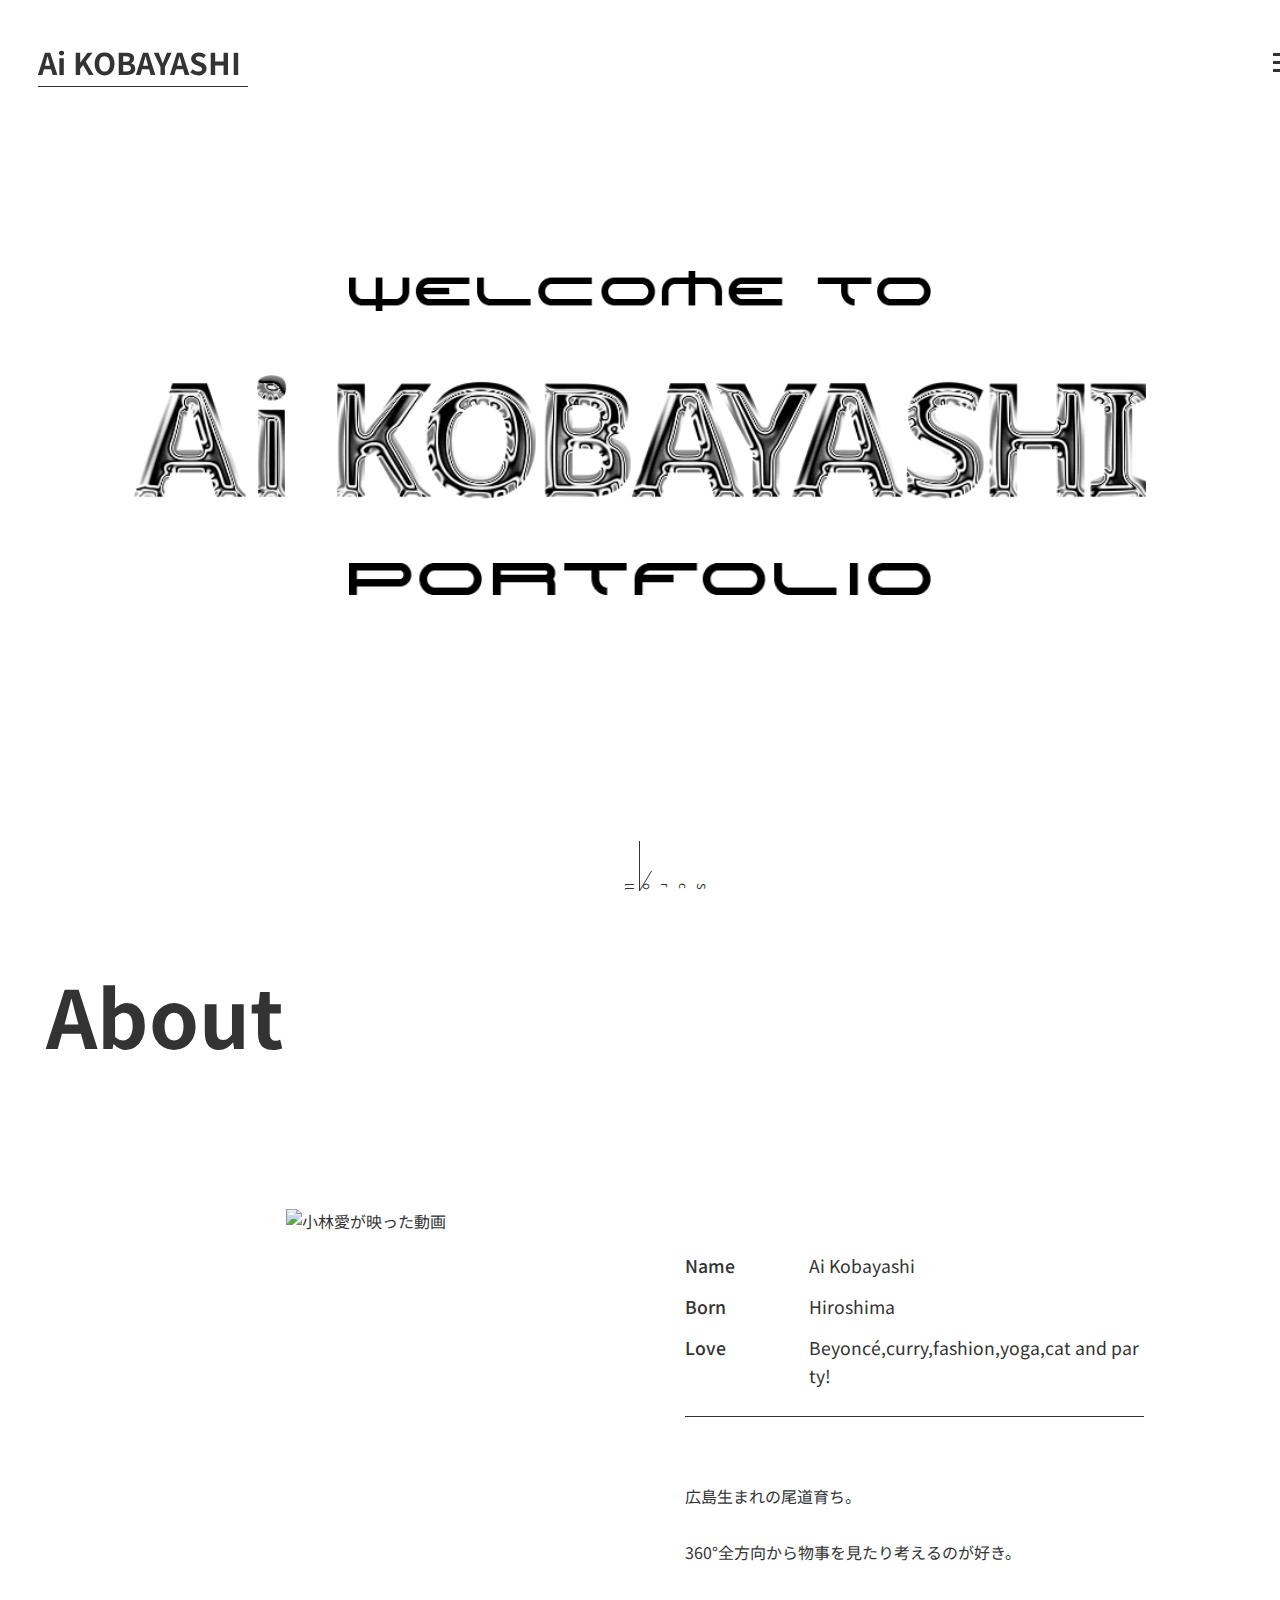
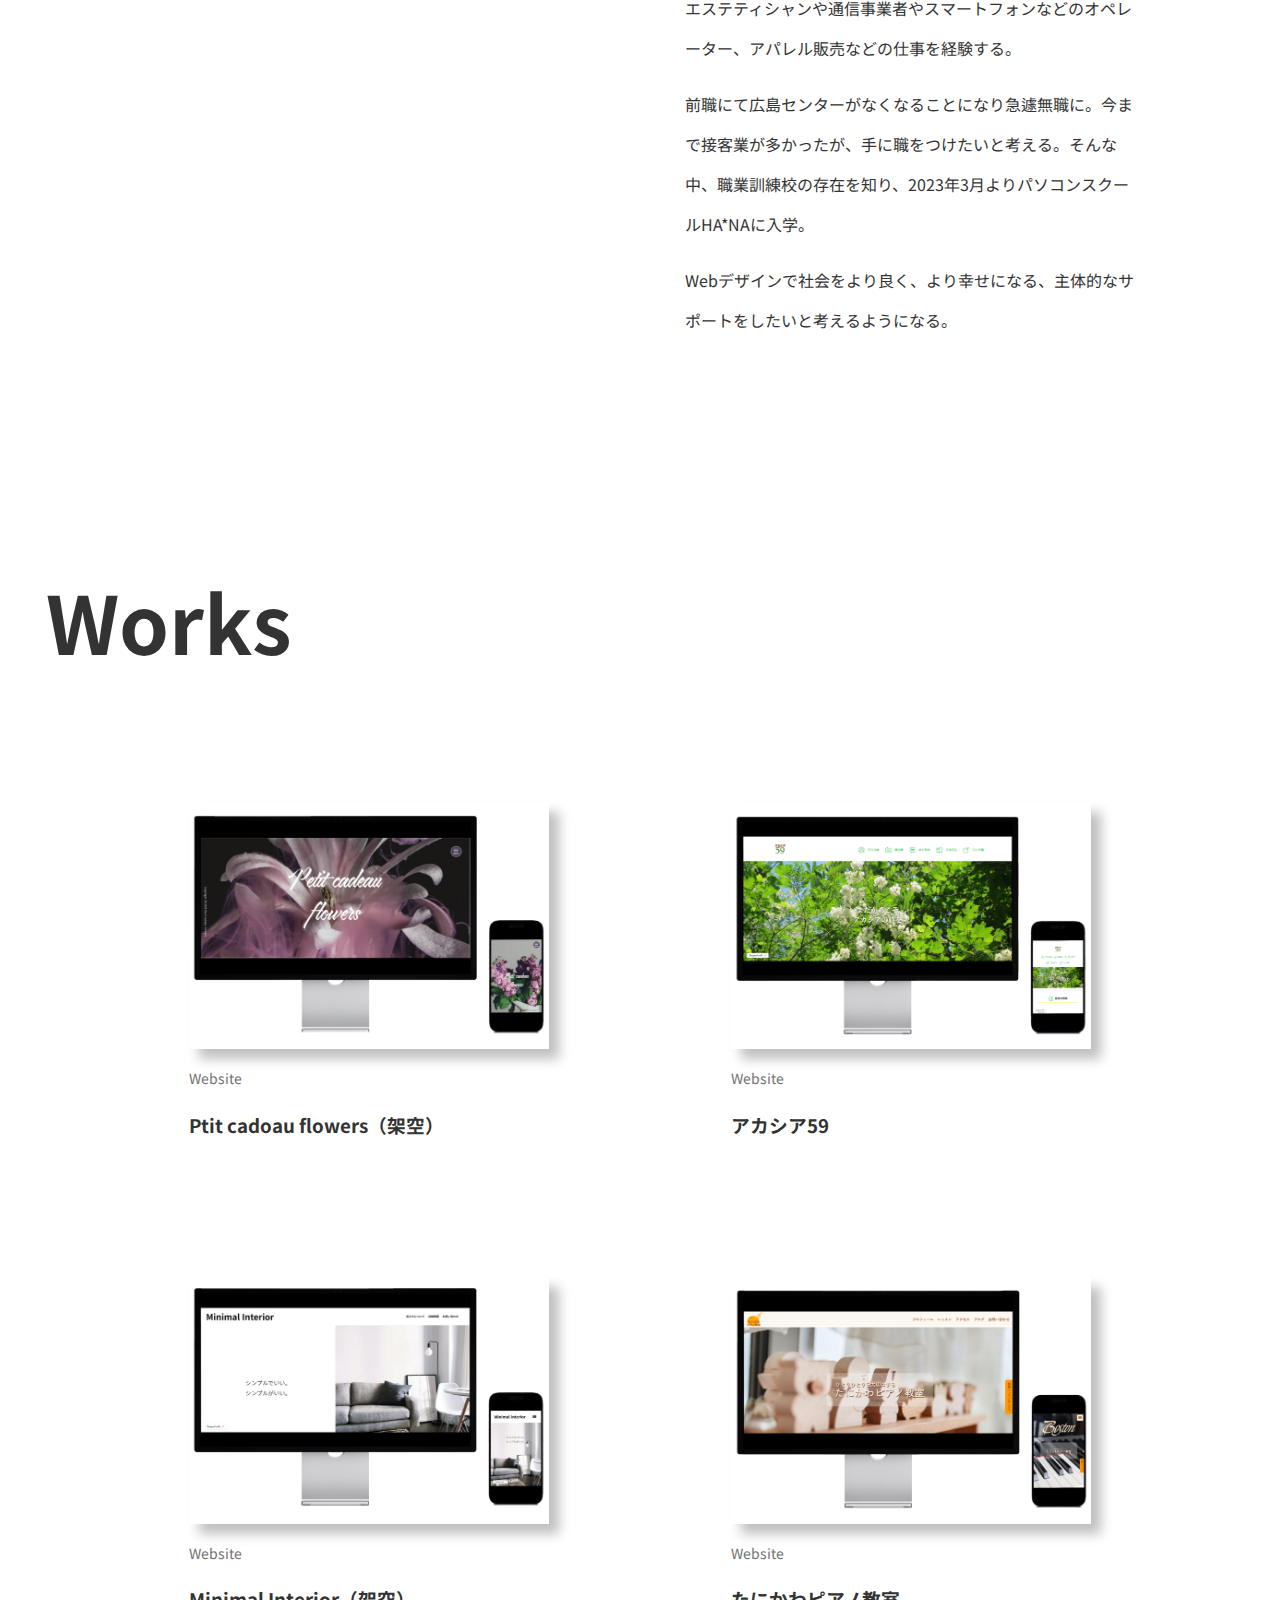
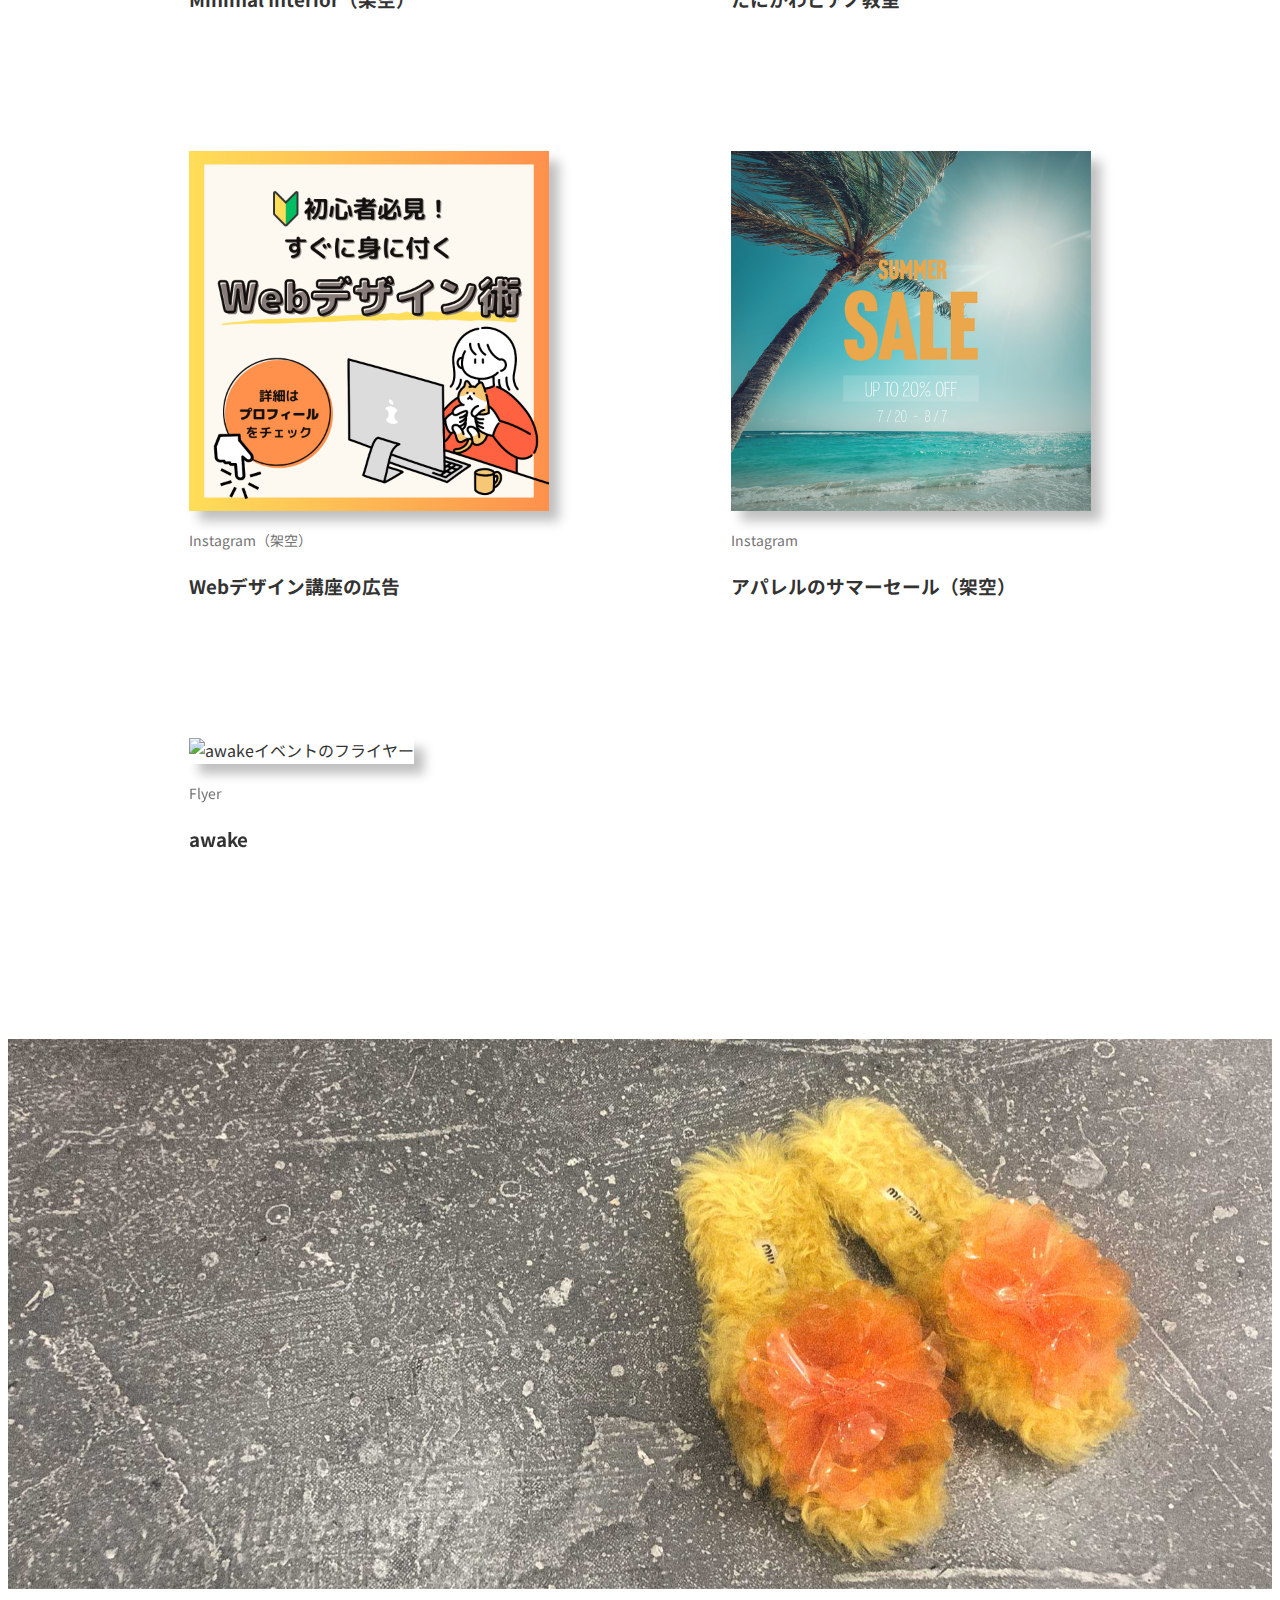
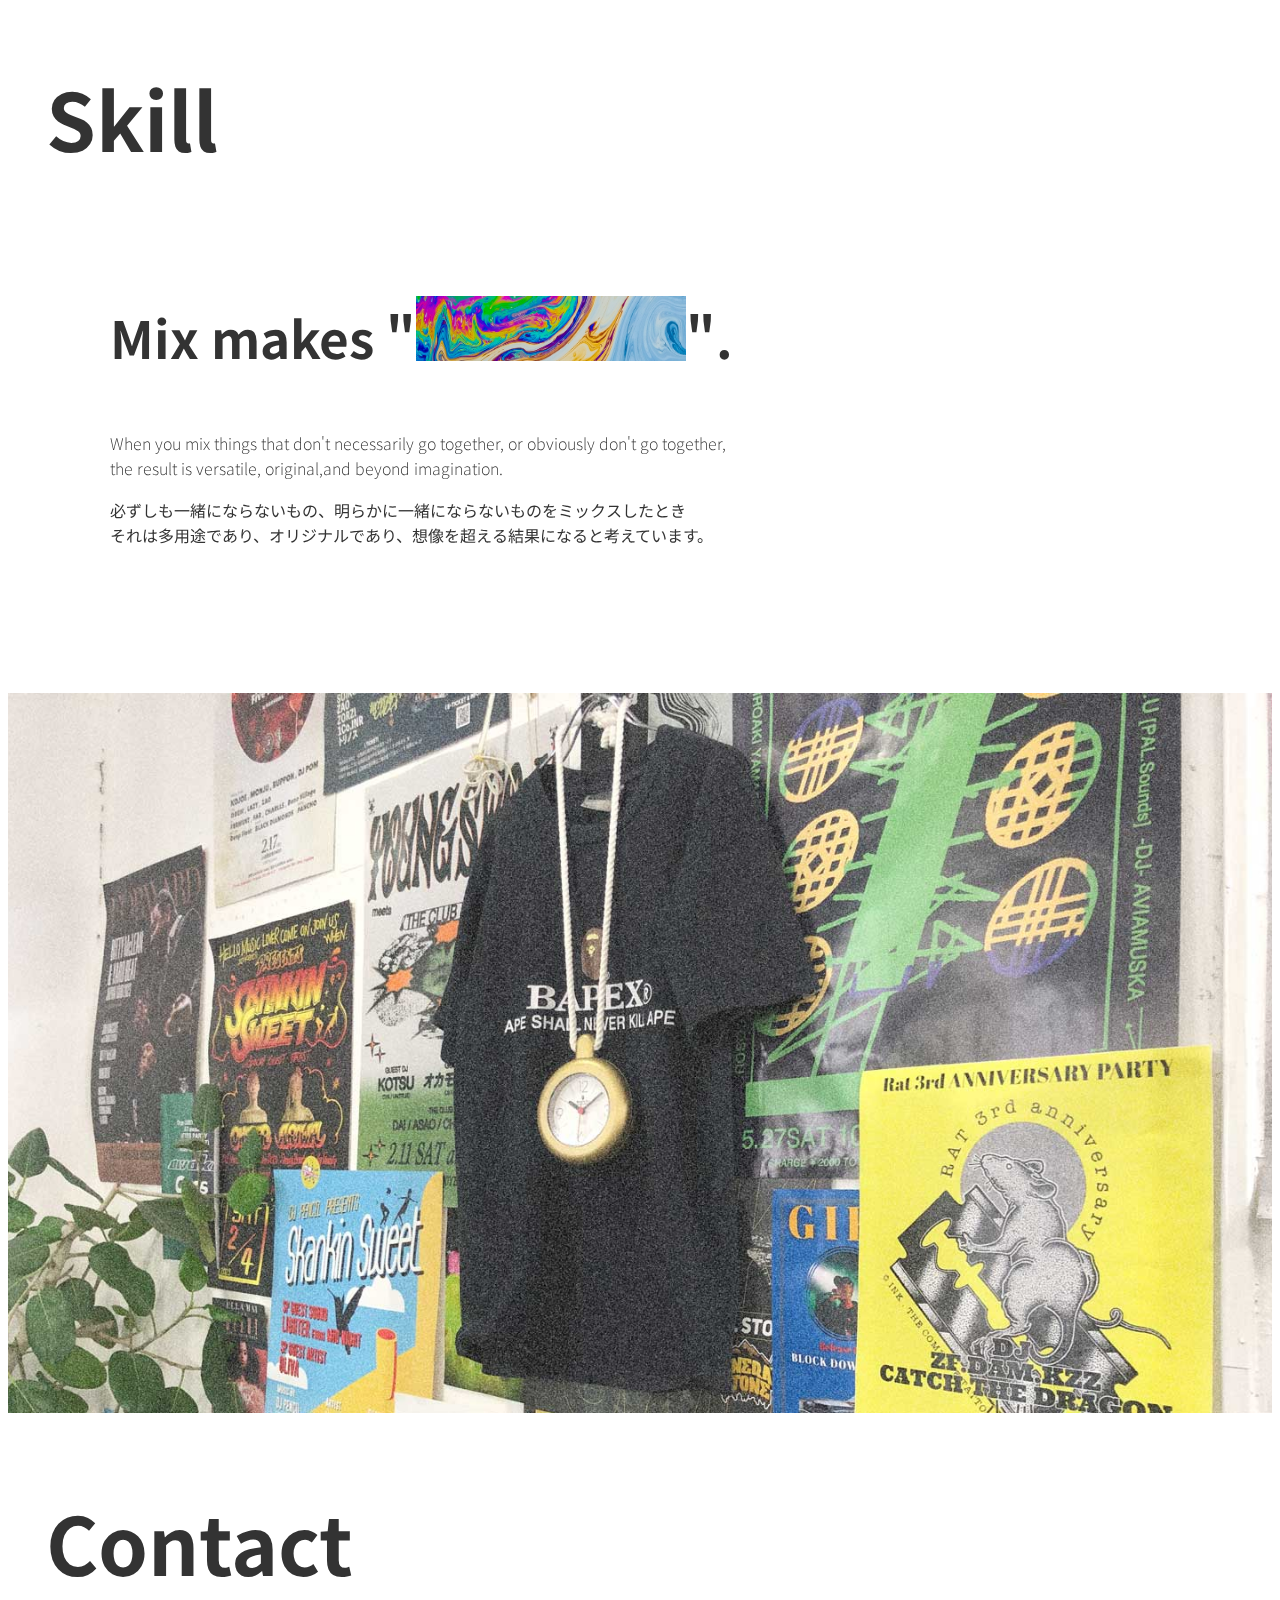
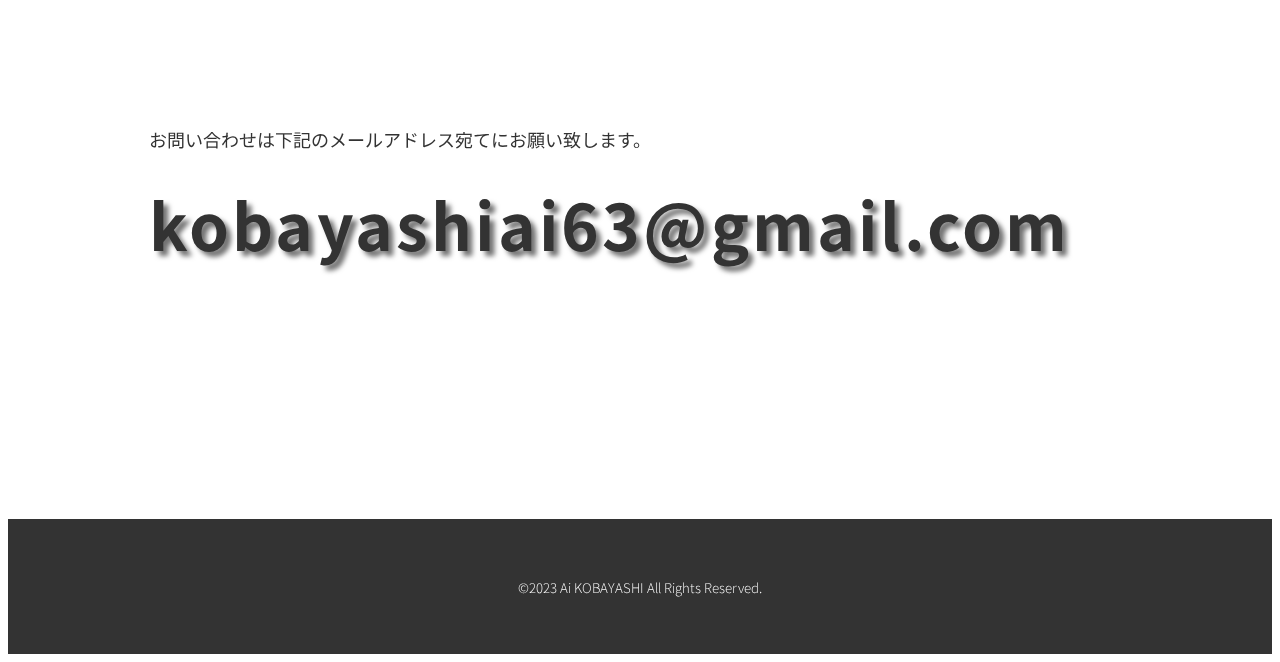
==== index.html @ 2aa55c47 "スクロールボタン設置" ====
<!DOCTYPE html>
<html lang="ja">

<head>
    <meta charset="UTF-8">
    <meta name="viewport" content="width=device-width, initial-scale=1.0">
    <meta name="description" content="">
    <title>小林愛のポートフォリオサイト</title>

    <!-- css -->
    <link rel="stylesheet" href="https://unpkg.com/ress/dist/ress.min.css">
    <link rel="stylesheet" href="css/style.css">

    <!-- favicon -->
    <link rel="icon" type="image/svg" href="iamges/favi.svg">
    <link rel="apple-touch-icon" sizes="180x180" href="/apple-touch-icon.png">
    <link rel="icon" type="image/png" sizes="32x32" href="/favicon-32x32.png">
    <link rel="icon" type="image/png" sizes="16x16" href="/favicon-16x16.png">
    <link rel="manifest" href="/site.webmanifest">
    <link rel="mask-icon" href="/safari-pinned-tab.svg" color="#333333">
    <meta name="msapplication-TileColor" content="#ffffff">
    <meta name="theme-color" content="#ffffff">

    <!-- fonts -->
    <link rel="preconnect" href="https://fonts.googleapis.com">
    <link rel="preconnect" href="https://fonts.gstatic.com" crossorigin>
    <link href="https://fonts.googleapis.com/css2?family=Noto+Sans+JP:wght@100;200;300;400;500;600;700&display=swap" rel="stylesheet">
</head>

<body>
    <header class="top">
        <div class="title">
            <a href="#top" class="title__btn title__link"><span>Ai&nbsp;KOBAYASHI</span><span>Top</span></a>
        </div>
        <nav id="g-nav">
            <div id="g-nav-list">
                <!--ナビの数が増えた場合縦スクロールするためのdiv※不要なら削除-->
                <ul>
                    <li><a href="#top">Top</a></li>
                    <li><a href="#about">About</a></li>
                    <li><a href="#works">Works</a></li>
                    <li><a href="#ontact">Contact</a></li>
                </ul>
            </div>
        </nav>

        <div class="openbtn">
            <span></span>
            <span></span>
            <span></span>
        </div>
        <div id="js_overlay"></div>
    </header>

    <main id="top">
        <div class="mainvisual wrapper">
            <div class="mainvisual__box">
                <div class="mainvisual__item">
                    <img src="iamges/welcome.png" alt="welcome">
                </div>
                <h1 class="mainvisual__name">
                    <img src="iamges/name.png" alt="AI KOBAYASHI">
                </h1>
                <div class="mainvisual__item2">
                    <img src="iamges/portfolio.png" alt="portfolio">
                </div>
            </div>
        </div>

        <div class="scrolldown4"><span>Scroll</span></div>

        <section class="about wrapper">
            <h2 id="about">About</h2>
            <div class="about__flex">
                <div class="about__imgBox">
                    <img src="iamges/prof-movie.gif" alt="小林愛が映った動画" class="about__img">
                </div>
                <div class="about__me">
                    <dl class="atout__dl">
                        <div class="about__item">
                            <dt>Name</dt>
                            <dd>Ai&nbsp;Kobayashi</dd>
                        </div>
                        <div class="about__item">
                            <dt>Born</dt>
                            <dd>Hiroshima</dd>
                        </div>
                        <div class="about__item">
                            <dt>Love</dt>
                            <dd><a href="https://www.beyonce.com/" class="about__link" target="_blank" rel="noopener noreferrer">Beyoncé</a>,curry,fashion,yoga,cat&nbsp;and&nbsp;party&excl;</dd>
                        </div>
                    </dl>
                    <div class="about__text">
                        <p>広島生まれの尾道育ち。</p>
                        <p>360&deg;全方向から物事を見たり考えるのが好き。</p>
                        <p>エステティシャンや通信事業者やスマートフォンなどのオペレーター、アパレル販売などの仕事を経験する。</p>
                        <p></p>
                        <p>前職にて広島センターがなくなることになり急遽無職に。今まで接客業が多かったが、手に職をつけたいと考える。そんな中、職業訓練校の存在を知り、2023年3月よりパソコンスクールHA*NAに入学。</p>
                        <p>Webデザインで社会をより良く、より幸せになる、主体的なサポートをしたいと考えるようになる。</p>
                    </div>
                </div>
            </div>
        </section>

        <!-- パララックス -->
        <!-- <div class="parallax bg1"></div> -->

        <!-- works -->
        <section class="works">
            <h2 id="works" class="wrapper">Works</h2>
            <div class="works__container wrapper">
                <!-- 健康堂 -->
                <a href="works/flowers.html" class="works__box">
                    <figure>
                        <div class="works__imgBox">
                            <img src="iamges/mocup2.png" alt="Ptit cadoau flowers" class="works__img">
                        </div>
                        <figcaption>
                            <span class="works__category">Website</span>
                            <h3 class="works__name">Ptit&nbsp;cadoau&nbsp;flowers（架空）</h3>
                        </figcaption>
                    </figure>
                </a>
                
                <!-- アカシア -->
                <a href="#" class="works__box">
                    <figure>
                        <div class="works__imgBox">
                            <img src="iamges/mocup1.png" alt="アカシア59サイト" class="works__img">
                        </div>
                        <figcaption>
                            <span class="works__category">Website</span>
                            <h3 class="works__name">アカシア59</h3>
                        </figcaption>
                    </figure>
                </a>
                
                <!-- Interiorサイト -->
                <a href="#" class="works__box">
                    <figure>
                        <div class="works__imgBox">
                            <img src="iamges/mocup3.png" alt="Minimal Interior" class="works__img">
                        </div>
                        <figcaption>
                            <span class="works__category">Website</span>
                            <h3 class="works__name">Minimal&nbsp;Interior（架空）</h3>
                        </figcaption>
                    </figure>
                </a>
                <!-- たにかわピアノ教室 -->
                <a href="https://pc-hana.com/45/team-d" class="works__box">
                    <figure>
                        <div class="works__imgBox">
                            <img src="iamges/mocup4.png" alt="たにかわピアノ教室" class="works__img">
                        </div>
                        <figcaption>
                            <span class="works__category">Website</span>
                            <h3 class="works__name">たにかわピアノ教室</h3>
                        </figcaption>
                    </figure>
                </a>

                <!-- Webデザイン講座の広告 -->
                <a href="#" class="works__box">
                    <figure>
                        <div class="works__imgBox">
                            <img src="iamges/banner1.png" alt="Webデザイン講座のバナー" class="works__img">
                        </div>
                        <figcaption>
                            <span class="works__category">Instagram（架空）</span>
                            <h3 class="works__name">Webデザイン講座の広告</h3>
                        </figcaption>
                    </figure>
                </a>

                <!-- サマーセールバナー -->
                <a href="#" class="works__box">
                    <figure>
                        <div class="works__imgBox">
                            <img src="iamges/banner2.png" alt="Webデザイン講座のバナー" class="works__img">
                        </div>
                        <figcaption>
                            <span class="works__category">Instagram</span>
                            <h3 class="works__name">アパレルのサマーセール（架空）</h3>
                        </figcaption>
                    </figure>
                </a>

                <!-- awake -->
                <a href="#" class="works__box">
                    <figure>
                        <div class="works__imgBox">
                            <img src="iamges/flyer1.jpg" alt="awakeイベントのフライヤー" class="works__img">
                        </div>
                        <figcaption>
                            <span class="works__category">Flyer</span>
                            <h3 class="works__name">awake</h3>
                        </figcaption>
                    </figure>
                </a>
            </div>
        </section>

        <!-- パララックス -->
        <div class="parallax bg4"></div>

        <!-- skill -->
        <section class="skill">
            <h2 id="skill" class="wrapper">Skill</h2>
            <div class="skill__box wrapper">
                <p class="skill__copy">Mix&nbsp;makes&nbsp;&quot;<img src="iamges/mix.jpg" alt="" class="skill__mix">&quot;.</p>
                <p>When&nbsp;you&nbsp;mix&nbsp;things&nbsp;that&nbsp;don&apos;t&nbsp;necessarily&nbsp;go&nbsp;together,&nbsp;or&nbsp;obviously&nbsp;don&apos;t&nbsp;go&nbsp;together,<br>the&nbsp;result&nbsp;is&nbsp;versatile,&nbsp;original,and&nbsp;beyond&nbsp;imagination.</p>
                <p>必ずしも一緒にならないもの、明らかに一緒にならないものをミックスしたとき<br>それは多用途であり、オリジナルであり、想像を超える結果になると考えています。</p>
            </div>
        </section>

        <!-- パララックス -->
        <div class="parallax bg3"></div>

        <!-- contact -->
        <section class="contact">
            <h2 id="contact" class="wrapper">Contact</h2>
            <div class="contact__mailBox wrapper">
                <p class="contact__message">お問い合わせは下記のメールアドレス宛てにお願い致します。</p>
                <a href="mailto:kobayashiai63@gmail.com" class="contact__mail" id="shadow">kobayashiai63@gmail.com</a>
            </div>
        </section>

        <!-- パララックス -->
        <!-- <div class="bg4"></div> -->
    </main>

    <footer >
        <p><small>&copy;2023&nbsp;Ai&nbsp;KOBAYASHI&nbsp;All&nbsp;Rights&nbsp;Reserved.</small></p>
    </footer>

    <!--  jQuery -->
    <script src="https://code.jquery.com/jquery-3.4.1.min.js" integrity="sha256-CSXorXvZcTkaix6Yvo6HppcZGetbYMGWSFlBw8HfCJo=" crossorigin="anonymous"></script>
    <!-- 自作JS -->
    <script src="js/script.js"></script>
</body>

</html>
---- css/style.css ----
@charset "utf-8";

/* ===========================================
共通設定
============================================ */
html {
    font-size: 100%;
}

body {
    font-family: 'Noto Sans JP', sans-serif;
    color: #333;
    /* overflow-wrap: break-word; */
    word-break: break-word;
    /* word-break: break-all; */
    font-weight: 400;
    line-height: 1.6;
}

a {
    text-decoration: none;
    color: #333;
}

.wrapper {
    max-width: 1280px;
    margin: 0 auto;
}

img {
    width: 100%;
    vertical-align: bottom;
}

section {
    background-color: #fff;
    padding: 5vw 3vw;
}

h2 {
    font-size: 10vw;
}

@media(min-width:769px) {
    h2 {
        font-size: 80px;
    }
}

/* ===========================================
ナビゲーションのためのCSS 
============================================ */
#g-nav{
    /*position:fixed;にし、z-indexの数値を大きくして前面へ*/
    position:fixed;
    z-index: 999;
    /*ナビのスタート位置と形状*/
	top: -120%;
    right: 0;
	width: 100%;
    height: 100vh;
	background:#fff;
    /*動き*/
	transition: all 0.6s;
}

@media(min-width:769px) {
    #g-nav {
        top: 0;
        right: -120%;
        width: 40%;
    }
}

/*アクティブになったエリア*/
#g-nav.panelactive{
    top: 0;
}

@media(min-width:769px) {
    #g-nav.panelactive{
        right: 0;
    }
}

/*ナビゲーションの縦スクロール*/
#g-nav-list{
    display: none;/*はじめは表示なし*/
    /*ナビの数が増えた場合縦スクロール*/
    position: relative;
    z-index: 999; 
	width: 100%;
    height: 100vh;
    overflow: auto;
    -webkit-overflow-scrolling: touch;
}

#g-nav.panelactive #g-nav-list{
    display: block; /*クラスが付与されたら出現*/
}

/*ナビゲーション*/
#g-nav ul {
    opacity: 0;/*はじめは透過0*/
    /*ナビゲーション天地中央揃え※レイアウトによって調整してください。不必要なら削除*/
    position: absolute;
    z-index: 999;
    top:50%;
    left:50%;
    transform: translate(-50%,-50%);
}

/*背景が出現後にナビゲーションを表示*/
#g-nav.panelactive ul {
    opacity:1;
}

/* 背景が出現後にナビゲーション li を表示※レイアウトによって調整してください。不必要なら削除*/
#g-nav.panelactive ul li{
    animation-name:gnaviAnime;
    animation-duration:1s;
    animation-delay:.2s; /* 0.2秒遅れて */
    animation-fill-mode:forwards;
    opacity:0;
}
@keyframes gnaviAnime{
    0% {
        opacity: 0;
    }
    100% {
        opacity: 1;
    }
}


/*リストのレイアウト設定*/
#g-nav li{
    text-align: center; 
    list-style: none;
}

#g-nav li a{
    color: #333;
    text-decoration: none;
    padding:10px;
    display: block;
    text-transform: uppercase;
    letter-spacing: 0.1em;
    font-weight: 500;
    font-size: 25px;
}

/*========= ボタンのためのCSS ===============*/
.openbtn{
    position: sticky;
    z-index: 9999;/*ボタンを最前面に*/
    cursor: pointer;
    width: 50px;
    height:50px;
    margin-right: 0px;
    margin-left: auto;
}
	
/*×に変化*/	
.openbtn span{
    display: inline-block;
    transition: all .4s;
    position: absolute;
    left: 5px;
    height: 3px;
    background-color: #333;
    width: 80%;
}

.openbtn span:nth-of-type(1) {
    top:15px;
}

.openbtn span:nth-of-type(2) {
    top:23px;
}

.openbtn span:nth-of-type(3) {
    top:31px;
}

.openbtn.active span:nth-of-type(1) {
    top: 18px;
    left: 18px;
    transform: translateY(6px) rotate(-45deg);
    width: 80%;
}

.openbtn.active span:nth-of-type(2) {
    opacity: 0;
}

.openbtn.active span:nth-of-type(3){
    top: 30px;
    left: 18px;
    transform: translateY(-6px) rotate(45deg);
    width: 80%;
}

/* ===========================================
パララックス
============================================ */
.parallax {
    width: 100%; /* 背景画像の横幅 */
    height: 400px; /* //背景画像の高さ */
    position: sticky;/* //背景画像を固定 */
    top: 0;
    left: 0;
    background-size: cover;
    background-repeat: no-repeat;
    background-position: center;
}

.bg1 {
    background-image: url(../iamges/zakka3.png);
    z-index: -1;
    background-position: left;
}

.bg2 {
    background-image: url(../iamges/bg22.jpg);
    z-index: -1;
}

.bg3 {
    background-image: url(../iamges/bg3.jpg);
    z-index: -1;
}

.bg4 {
    background-image: url(../iamges/bg5.jpg);
    width: 100%; /* 背景画像の横幅 */
    height: 380px; /* //背景画像の高さ */
    background-size: cover;
    z-index: -1;
    background-position: right bottom;
}

@media(min-width:769px) {
    .parallax {
        height: 80vh;
    }

    .bg4 {
        height: 550px;
    }
}

/* ===========================================
Header
============================================ */
header {
    position: fixed;
    width: 100%;
    top: 0;
    left: 0;
    padding: 3vw;
    z-index: 2;
}

@media(min-width:769px) {
    .on {
        display: none;
        transition: all .5s;
    }
    
    .on {
        display: block;
        position: fixed;
        top: 0;
        left: 0;
        width: 100%;
        height: 100%;
        background: #000 ;
        opacity: .8;
        z-index: 10;
        cursor: pointer;
    }
}

/*== ボタン共通設定 */
.title {
    font-size: 30px;
    font-weight: 700;
}

.title__btn {
    width: 100%;
}

/*ボタン内側の設定*/
.title__btn span {
    display: block;
    position: absolute;
    width: 210px;
    height: auto;
    border-bottom: 1px solid #333;
    /* 重なりを3Dで表示 */
    transform-style: preserve-3d;
    /* アニメーションの設定 数字が少なくなるほど早く回転 */
    transition: 0.5s;
}

/*================== くるっと回転（奥に） ================*/

/* 回転前 */
.title__link span:nth-child(1) {
    color: #333;
    transform: rotateX(0deg);/*はじめは回転なし*/
    transform-origin: 0 50%  -25px;/* 回転する起点 */
}

/*hoverをした後の形状*/
.title__link:hover span:nth-child(1) {
    transform: rotateX(90deg);/* X軸に90度回転 */
}

/* 回転後 */
.title__link span:nth-child(2) {
    transform: rotateX(-90deg);/*はじめはX軸に-90度回転*/
    transform-origin: 0 50%  -25px;/* 回転する起点 */
}

/*hoverをした後の形状*/
.title__link:hover span:nth-child(2) {
    transform: rotateX(0deg);/* X軸に0度回転 */
}

.title__link:hover {
    opacity: 100;
}

/* ===========================================
Main
============================================ */
main {
    padding: 3vw 0;
}

/* ===========================================
mainvisual
============================================ */
.mainvisual {
    margin-block: 30vh;
    position: relative;
}

.mainvisual__box {
    padding: 7vw 0;
    display: grid;
    gap: 8vw;
}

.mainvisual__name {
    width: 100%;
    text-align: center;
    margin: auto;
    padding: 0 3vw;
}

.mainvisual__item {
    width: 60%;
    margin: auto;
    font-weight: 700;
    padding: 0 3vw;
}

.mainvisual__item2 {
    width: 60%;
    padding: 0 3vw;
    text-align: center;
    font-weight: 700;
    margin: auto;
}

@media(min-width:769px) {
    .mainvisual {
        margin-block: 15vh;
    }

    .mainvisual__box {
        gap: 5vw;
    }
    
    .mainvisual__name {
        width: 80%;
    }

    .mainvisual__item,
    .mainvisual__item2 {
        width: 46%;
    }
}

/* ===========================================
スクロール
============================================ */
/*スクロールダウン全体の場所*/
.scrolldown4{
    /*描画位置※位置は適宜調整してください*/
	position:absolute;
	bottom: 1%;
	right:50%;
    /*矢印の動き1秒かけて永遠にループ*/
	animation: arrowmove 1s ease-in-out infinite;
}

/*下からの距離が変化して全体が下→上→下に動く*/
@keyframes arrowmove{
      0%{bottom:1%;}
      50%{bottom:3%;}
     100%{bottom:1%;}
 }

/*Scrollテキストの描写*/
.scrolldown4 span{
    /*描画位置*/

	position: absolute;
	left: -20px;
	bottom: 0px;
    /*テキストの形状*/
	color: #333;
	font-size: 0.7rem;
	letter-spacing: 0.05em;
	/*縦書き設定*/
    -ms-writing-mode: tb-rl;
    writing-mode: vertical-rl;
    text-orientation: sideways;
}

/* 矢印の描写 */
.scrolldown4:before {
    content: "";
    /*描画位置*/
    position: absolute;
    bottom: 0;
    right: -6px;
    /*矢印の形状*/
    width: 1px;
    height: 20px;
    background: #333;
    transform: skewX(-31deg);
}

.scrolldown4:after{
	content:"";
    /*描画位置*/
	position: absolute;
	bottom:0;
	right:0;
    /*矢印の形状*/
	width:1px;
	height: 50px;
	background:#333;
}


/* ===========================================
About
============================================ */
.about__imgBox {
    text-align: center;
}

.about__img {
    max-width: 400px;
}

.about__me {
    padding: 5vw;
}

.atout__dl {
    border-bottom: 1px solid #333;
    font-size: 1.1rem;
    padding-bottom: 5vw;
}

.about__item {
    display: flex;
    align-items: flex-start;
    justify-content: space-between;
    margin-bottom: 1vw;
}

.atout__dl div dt {
    font-weight: 500;
    width: 20%;
}

.atout__dl div dd {
    width: 80%;
}

.about__text {
    padding-top: 5vw;
    line-height: 2.2;
    font-size: 1rem;
}

.about__flex {
    padding: 5vw 0;
}

@media(min-width:769px) {
    .about__flex {
        display: grid;
        grid-template-columns: repeat(2, minmax(100px,1fr));
        gap: 3vw;
        padding: 5vw;
    }
    .about__imgBox {
        padding: 0;
    }

    .atout__dl {
        padding-bottom: 1vw;
    }

    .about__me {
        max-height: 704px;
        margin: auto 0;
        padding: 2vw;
    }

    .about__text {
        padding-top: 2vw;
        line-height: 2.5;
    }
}


/* ===========================================
Works
============================================ */
.works__container {
    display: grid;
    grid-template-columns: repeat(auto-fit, minmax(260px, 1fr));
    gap: 8vw;
    padding: 8vw;
}

.works__imgBox {
    margin-bottom: 1rem;
}

.works__img {
    height: auto;
    box-shadow: 10px 10px 11px rgba(0, 0, 0, 0.25);
    transition: .3s ease; /* ゆっくり変化させる */
}

.works__img:hover {
    transform: scale(.98,.98);
    /* 縮小 */
    box-shadow: 0 0 0 rgba(0, 0, 0, 0.25);
}

.works__category {
    color: #727272;
    font-size: .875rem;
}

@media(min-width:769px) {
    .works__container {
        grid-template-columns: repeat(2, minmax(260px, 1fr));
    }
}

/* ===========================================
Skill
============================================ */
.skill {
    background-color: #fff;
}

.skill__copy {
    font-size: 3rem;
    font-weight: bold;
}

.skill__mix {
    width: 270px;
    height: 65px;
    vertical-align: center;
    padding-bottom: 18px;
}

.skill__box {
    padding: 5vw;
}

.skill__box p:nth-child(2) {
    margin-bottom: 1rem;
    font-weight: 200;
    font-style: normal;

}

@media(min-width:769px) {

    .skill__copy {
        font-size: 3.2rem;
    }
}

/* ===========================================
Contact
============================================ */
.contact__mailBox {
    display: block;
    padding: 8vw;
}

.contact__message {
    font-size: .775rem;
}

.contact__mail {
    font-size: 1.375rem;
    font-weight: 700;
    letter-spacing: 0.05em;
    text-shadow: 5px 5px 5px #727272;
    transition: 0.3s;
    display: inline-block;
}

@media(min-width:769px) {
    .contact {
        height: 60vh;
    }

    .contact__mail {
        color: #333;
        font-size: min(5vw, 4.3rem);

    }

    .contact__mail:hover {
        opacity: 1;
        color: #333;
        text-shadow: 0 0 0 #727272;
        transform: translateY(5px);
        transform: translatex(5px);
    }

    .contact__message {
        font-size: 1.125rem;
    }
}



/* ===========================================
Footer
============================================ */
footer {
    background-color: #333;
    color: #fff;
    padding: 3vw;
    text-align: center;
    font-weight: 200;
}
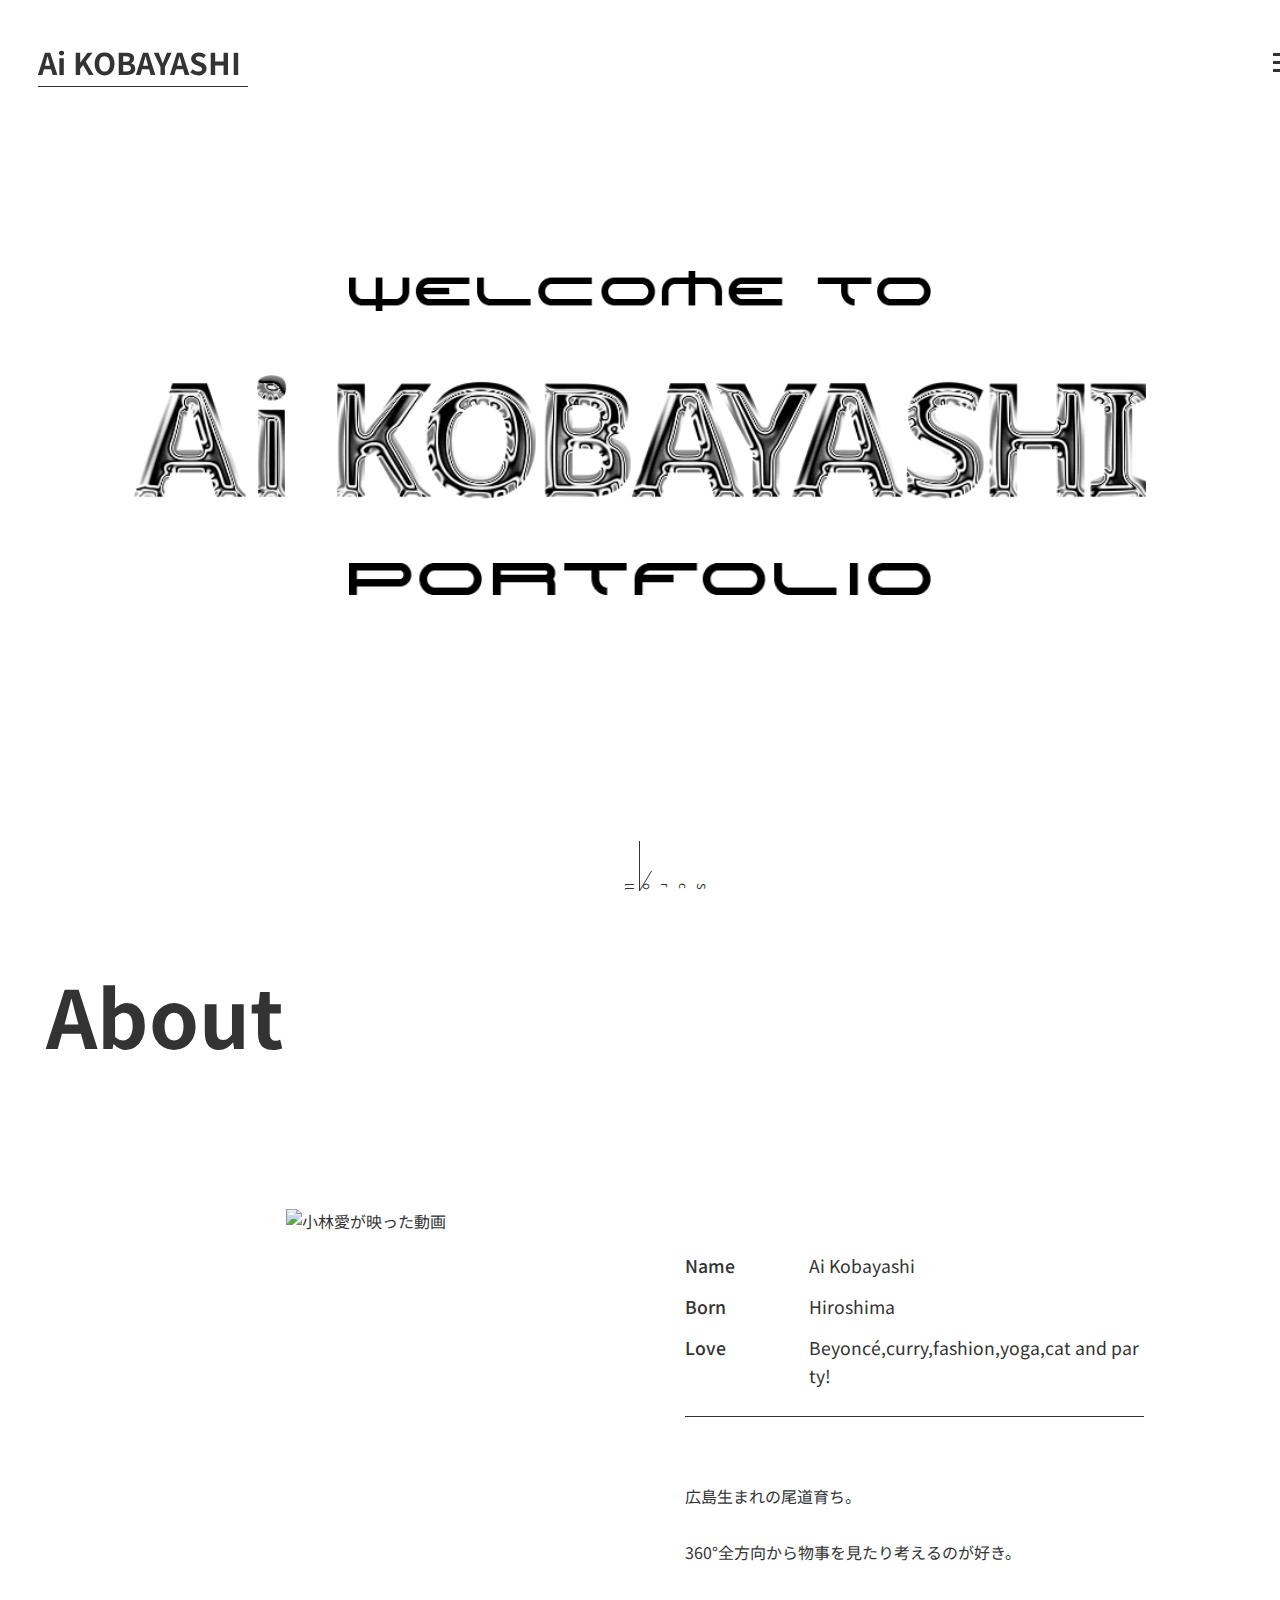
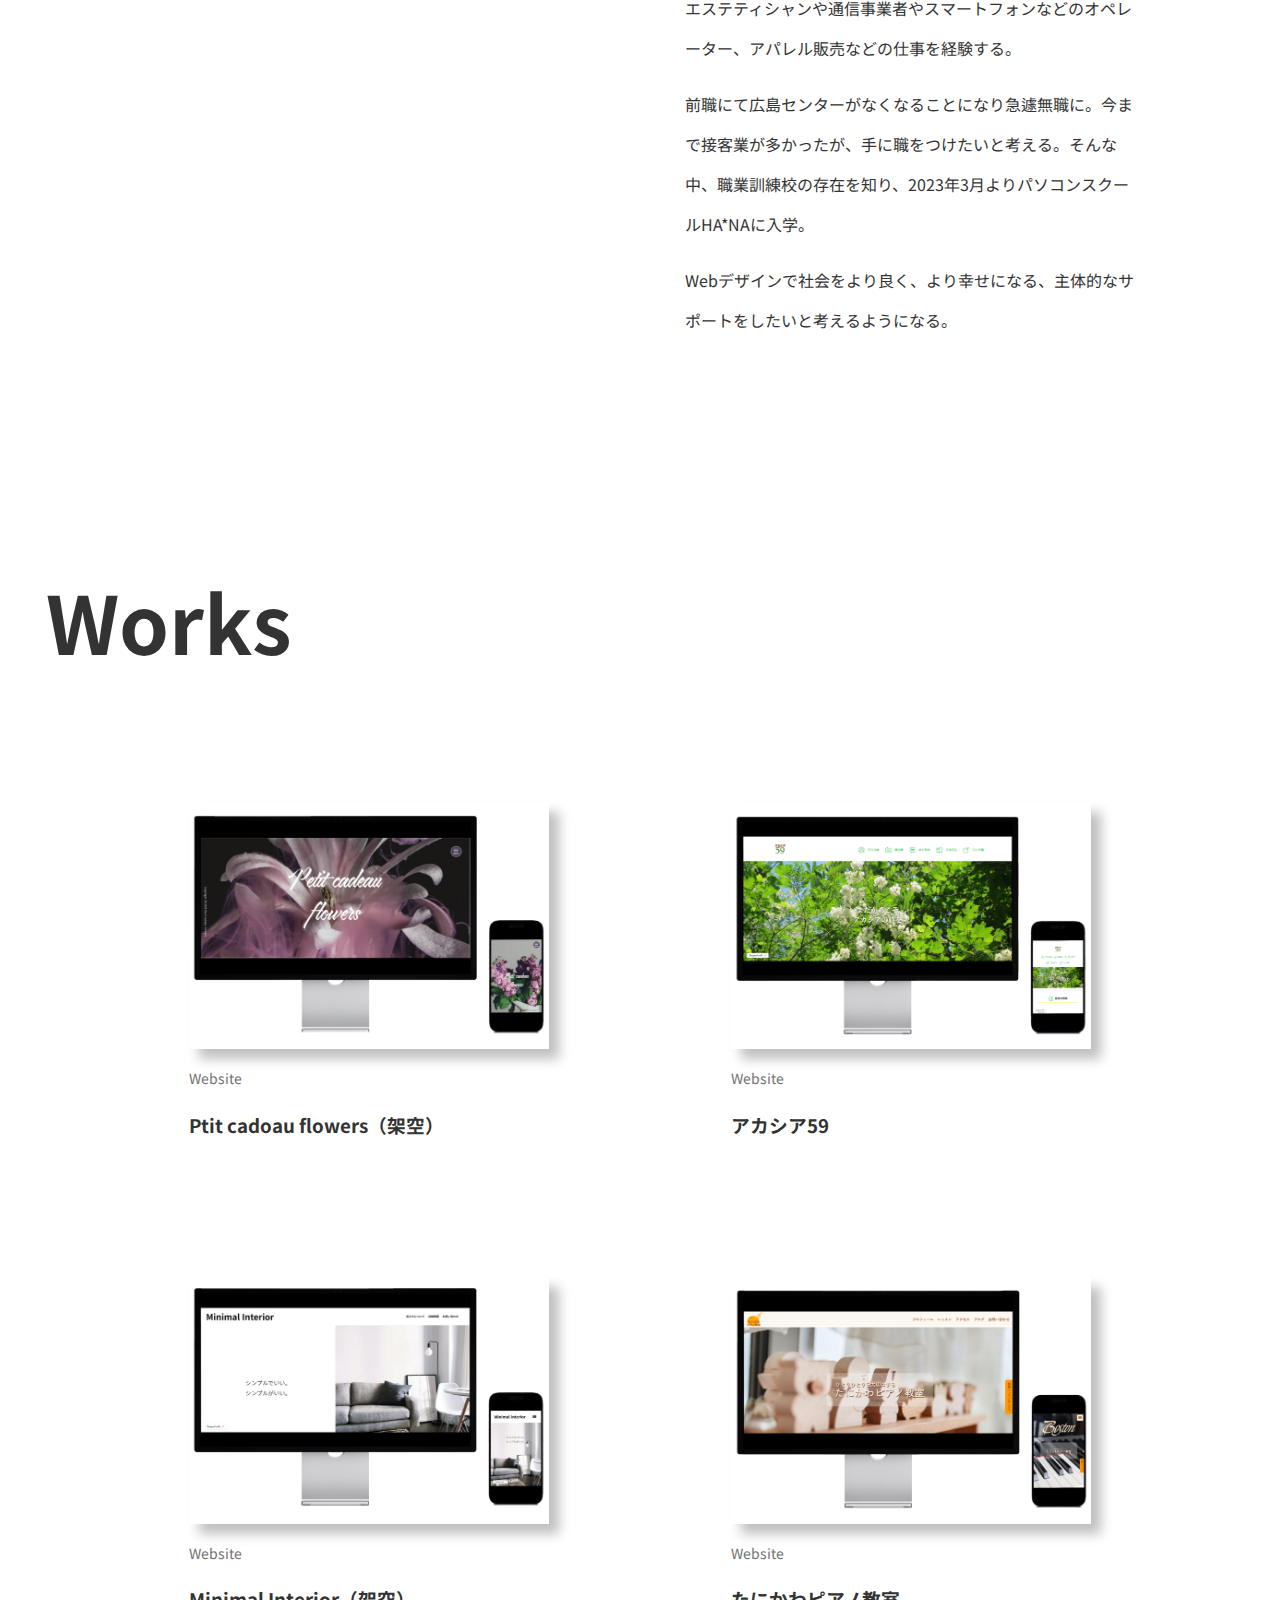
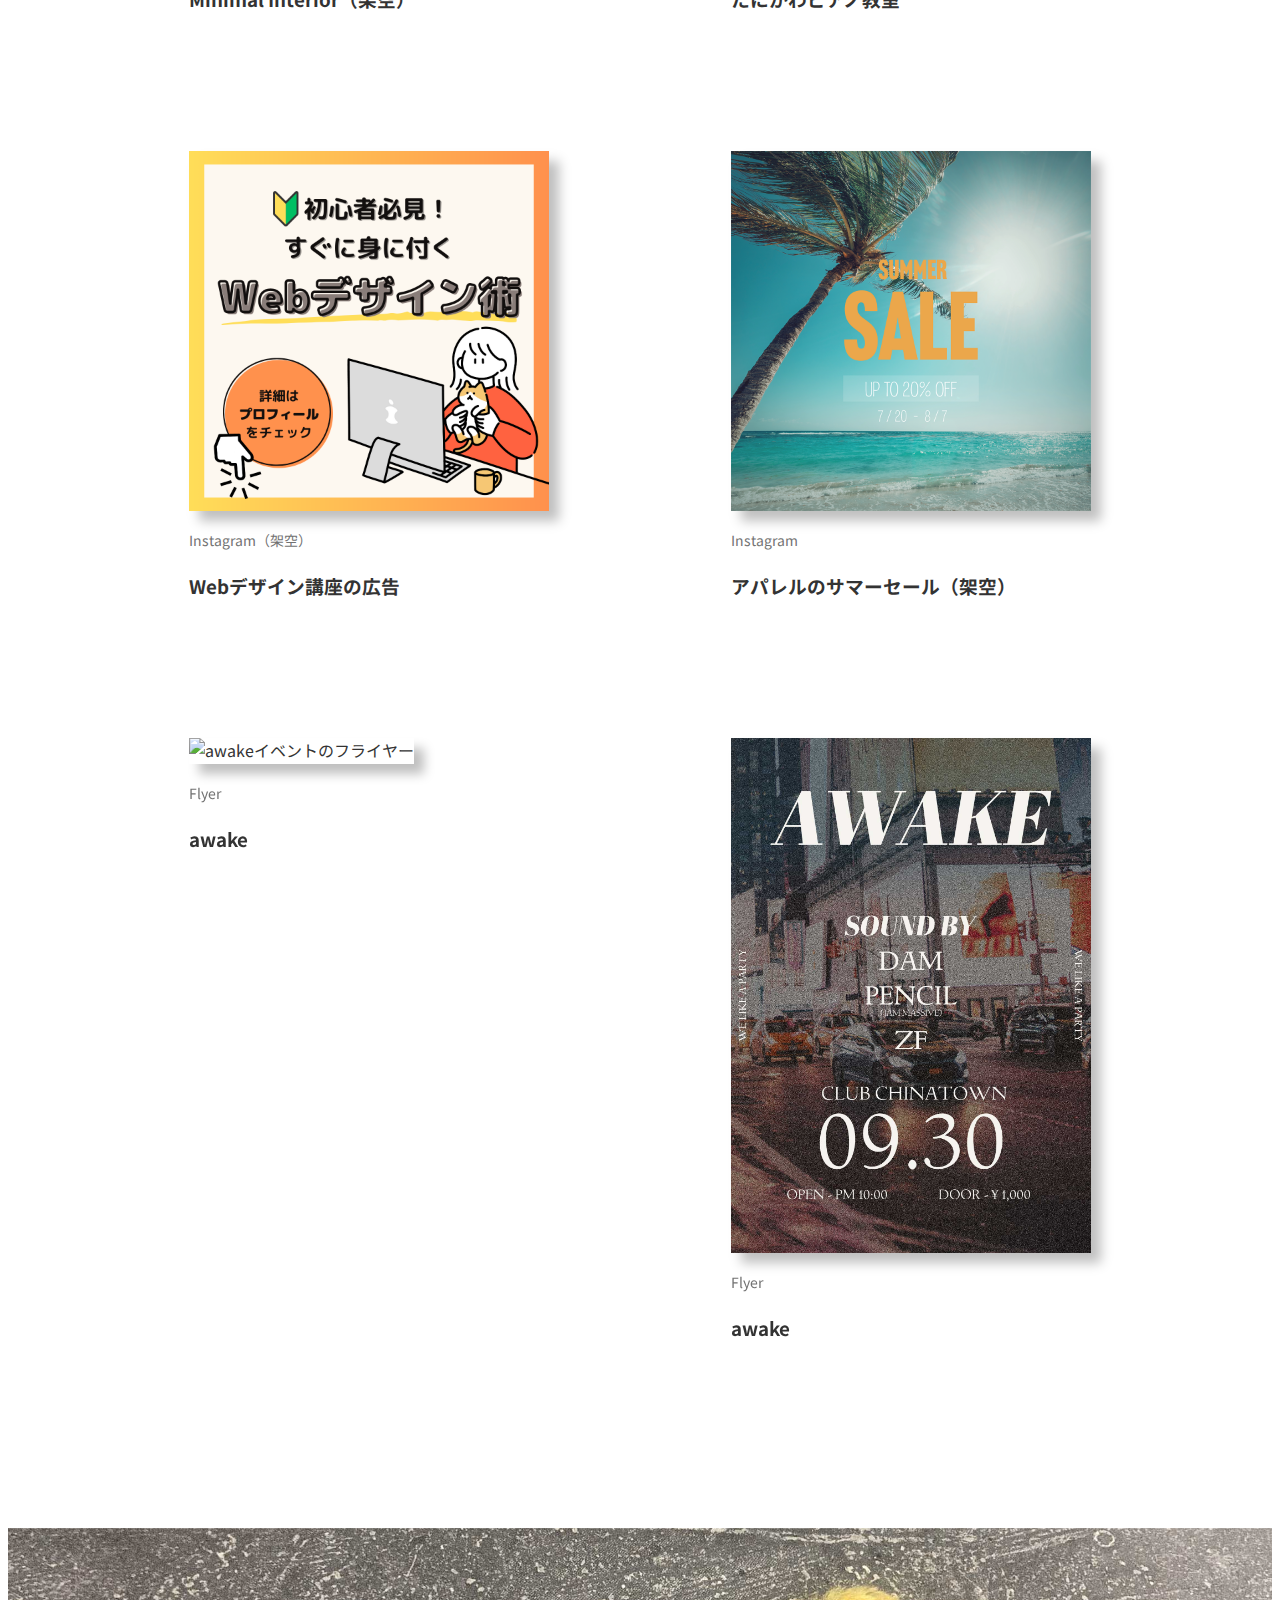
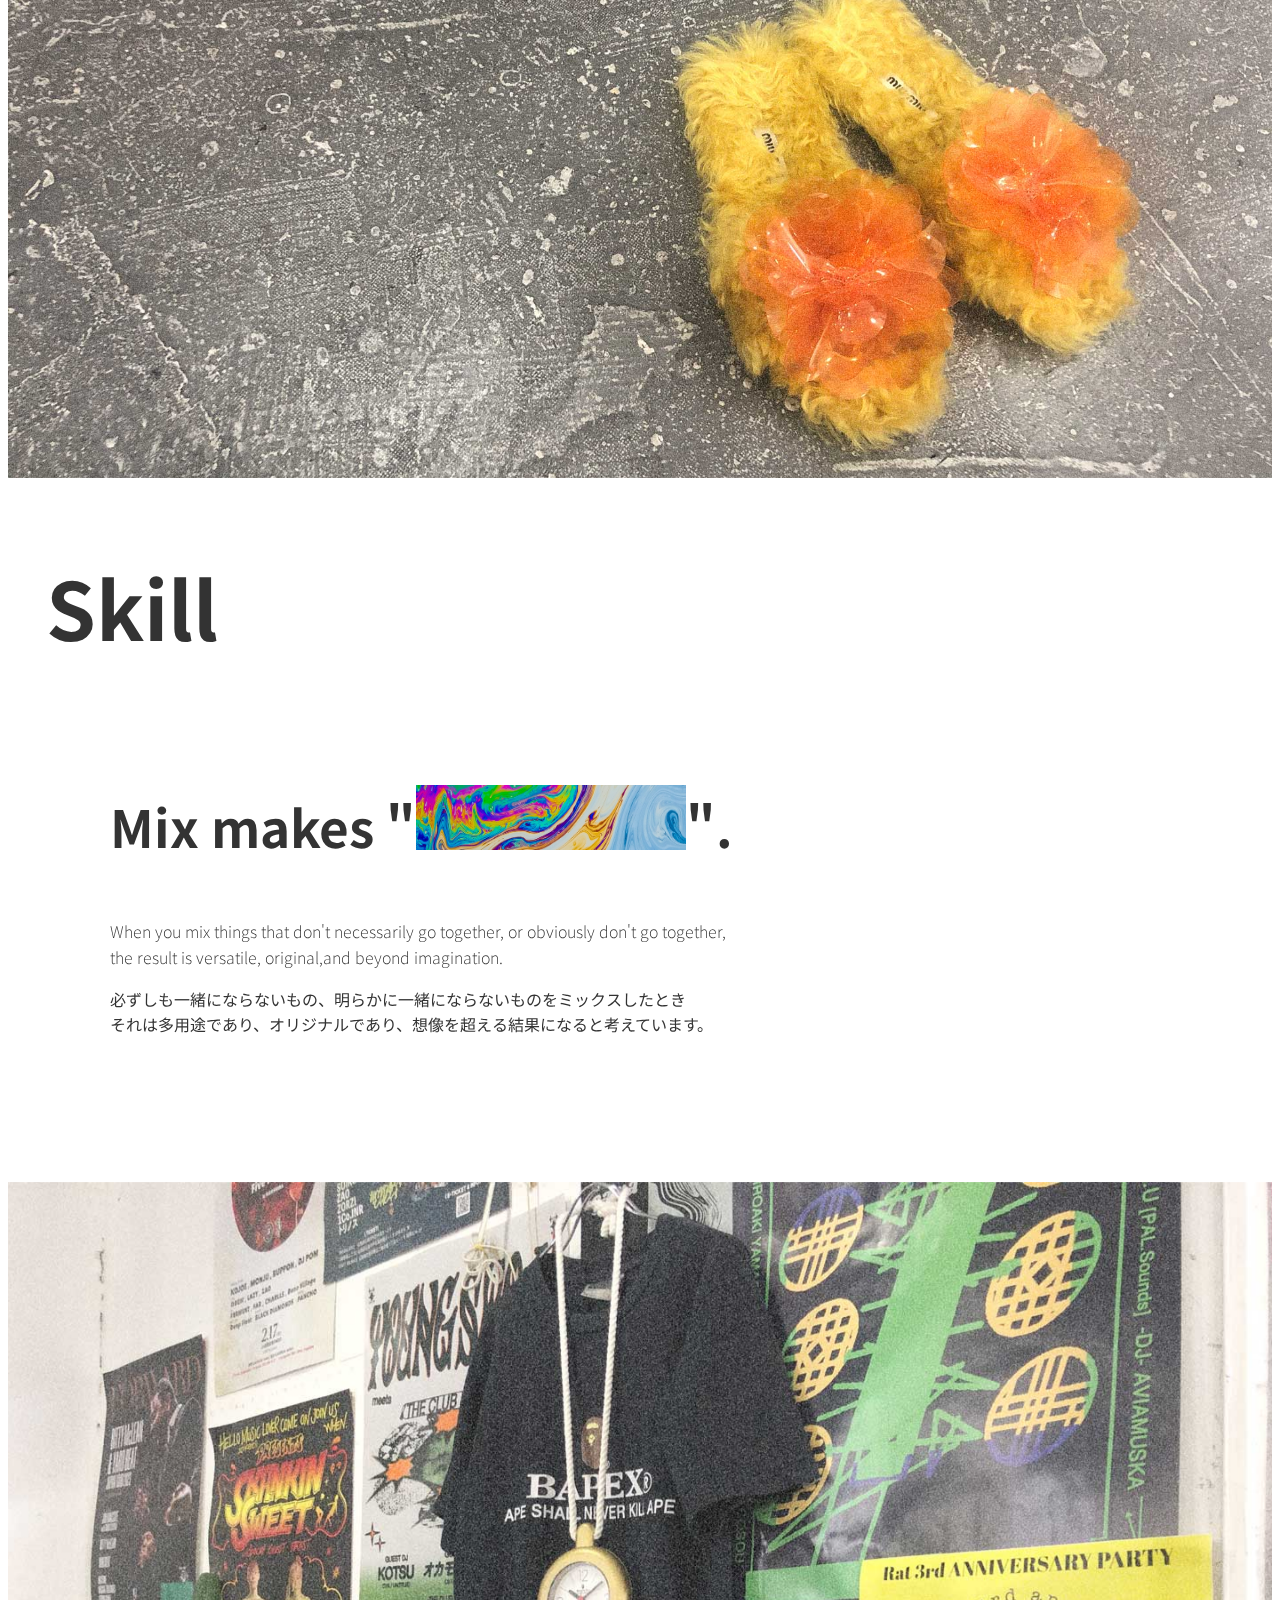
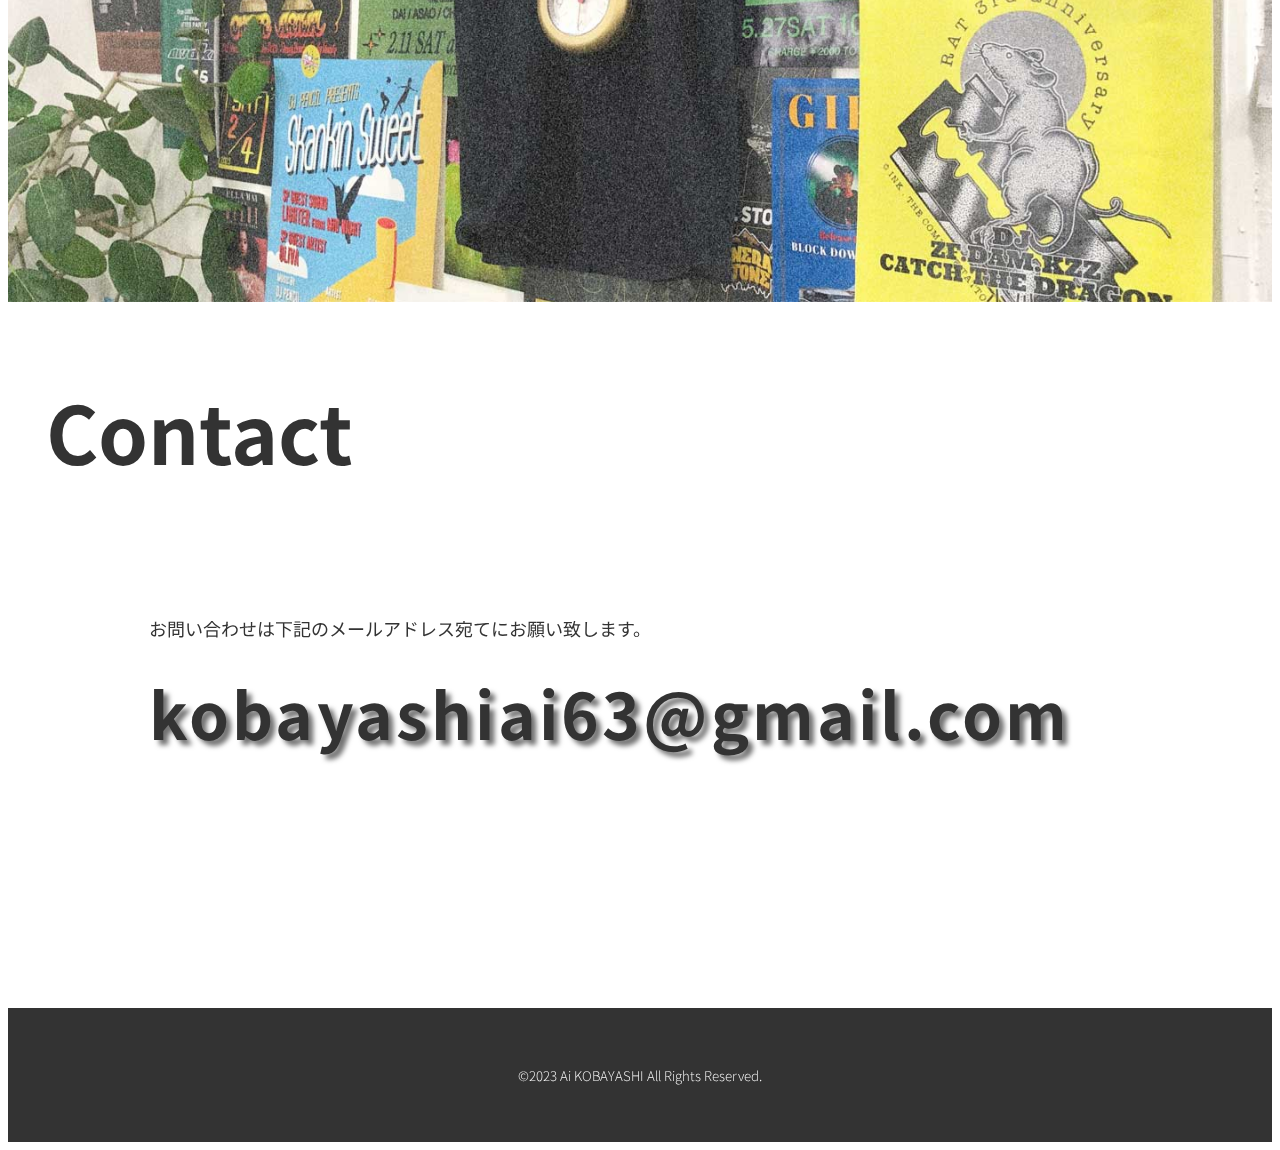
==== commit cf57fbd3: "flyer追加" ====
--- a/index.html
+++ b/index.html
@@ -51,7 +51,7 @@
         </div>
         <div id="js_overlay"></div>
     </header>
-
+    <div class="scrolldown4"><span>Scroll</span></div>
     <main id="top">
         <div class="mainvisual wrapper">
             <div class="mainvisual__box">
@@ -66,8 +66,6 @@
                 </div>
             </div>
         </div>
-
-        <div class="scrolldown4"><span>Scroll</span></div>
 
         <section class="about wrapper">
             <h2 id="about">About</h2>
@@ -101,7 +99,7 @@
                 </div>
             </div>
         </section>
-
+        <!-- <div class="scrolldown4"><span></span></div> -->
         <!-- パララックス -->
         <!-- <div class="parallax bg1"></div> -->
 
@@ -121,7 +119,7 @@
                         </figcaption>
                     </figure>
                 </a>
-                
+
                 <!-- アカシア -->
                 <a href="#" class="works__box">
                     <figure>
@@ -134,7 +132,7 @@
                         </figcaption>
                     </figure>
                 </a>
-                
+
                 <!-- Interiorサイト -->
                 <a href="#" class="works__box">
                     <figure>
@@ -191,6 +189,19 @@
                     <figure>
                         <div class="works__imgBox">
                             <img src="iamges/flyer1.jpg" alt="awakeイベントのフライヤー" class="works__img">
+                        </div>
+                        <figcaption>
+                            <span class="works__category">Flyer</span>
+                            <h3 class="works__name">awake</h3>
+                        </figcaption>
+                    </figure>
+                </a>
+
+                <!-- awake2 -->
+                <a href="#" class="works__box">
+                    <figure>
+                        <div class="works__imgBox">
+                            <img src="iamges/flyer2.jpg" alt="awakeイベントのフライヤー" class="works__img">
                         </div>
                         <figcaption>
                             <span class="works__category">Flyer</span>
@@ -230,7 +241,7 @@
         <!-- <div class="bg4"></div> -->
     </main>
 
-    <footer >
+    <footer>
         <p><small>&copy;2023&nbsp;Ai&nbsp;KOBAYASHI&nbsp;All&nbsp;Rights&nbsp;Reserved.</small></p>
     </footer>
 
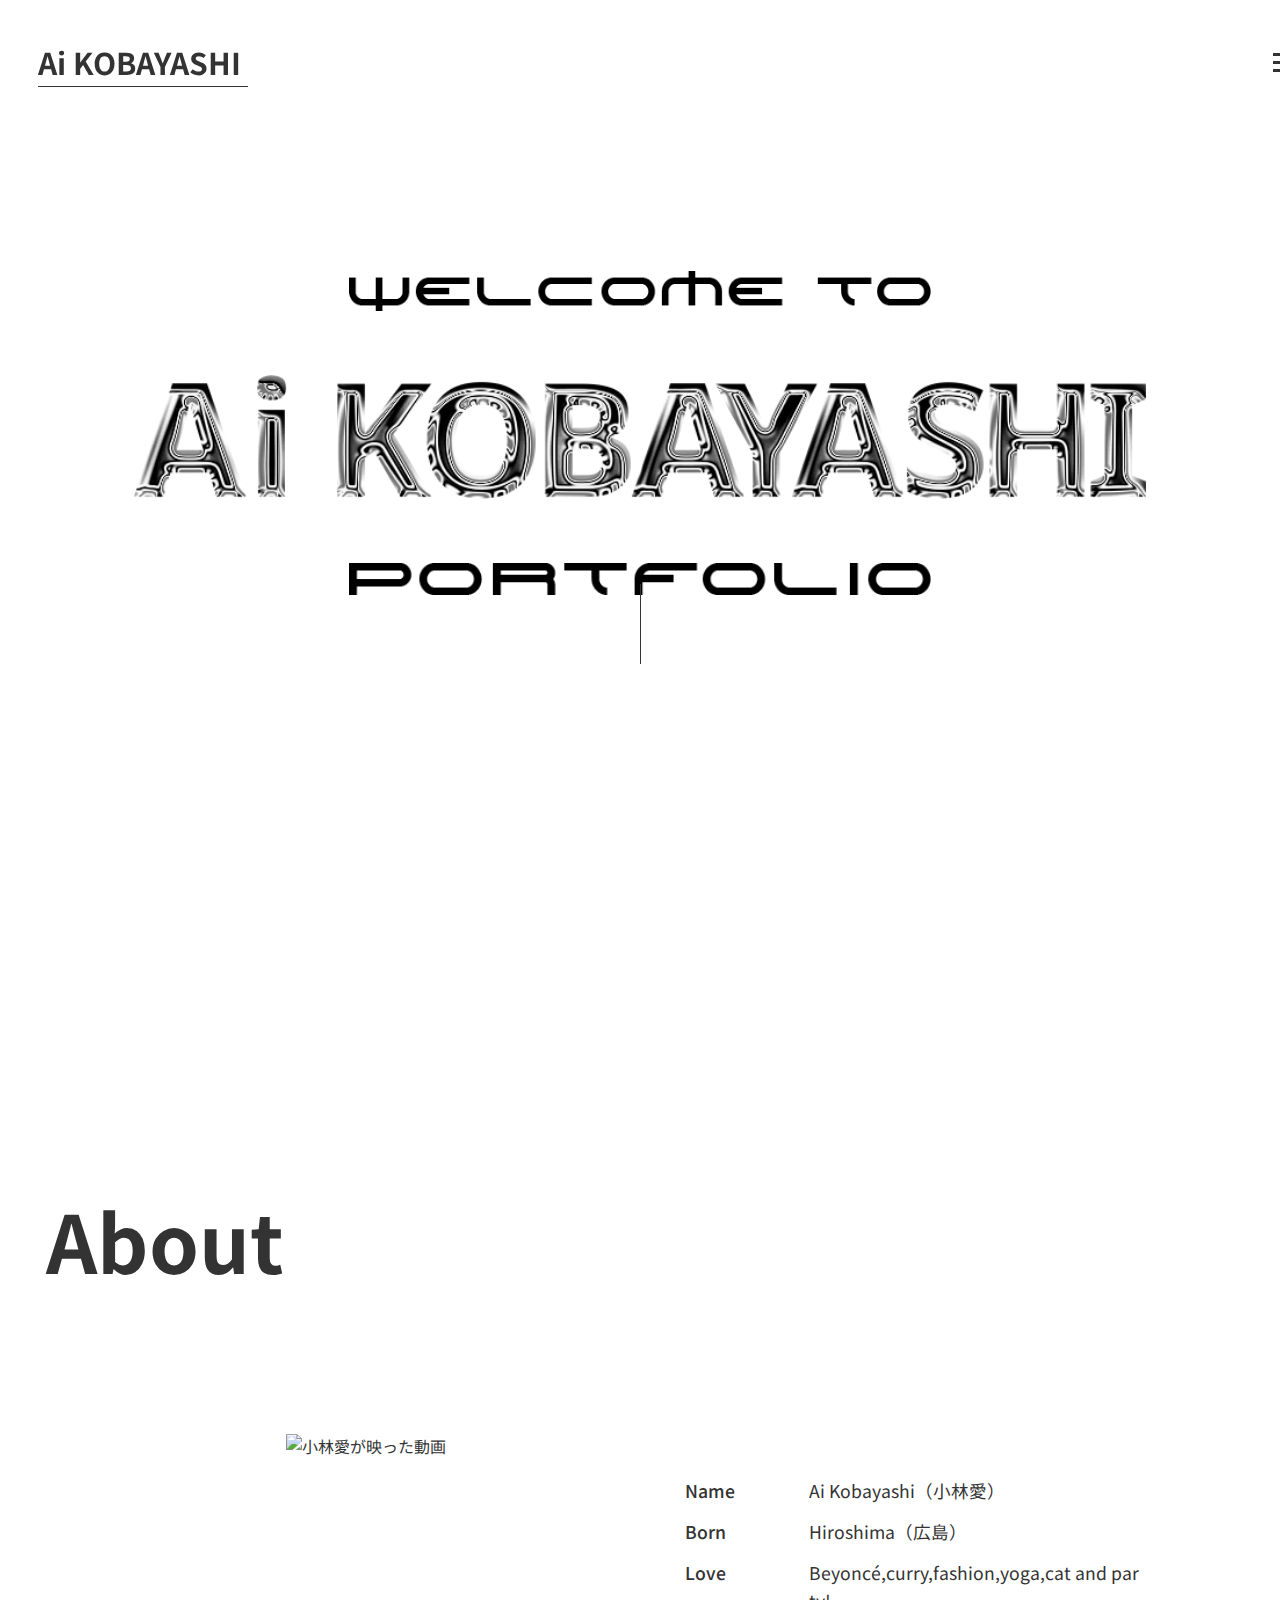
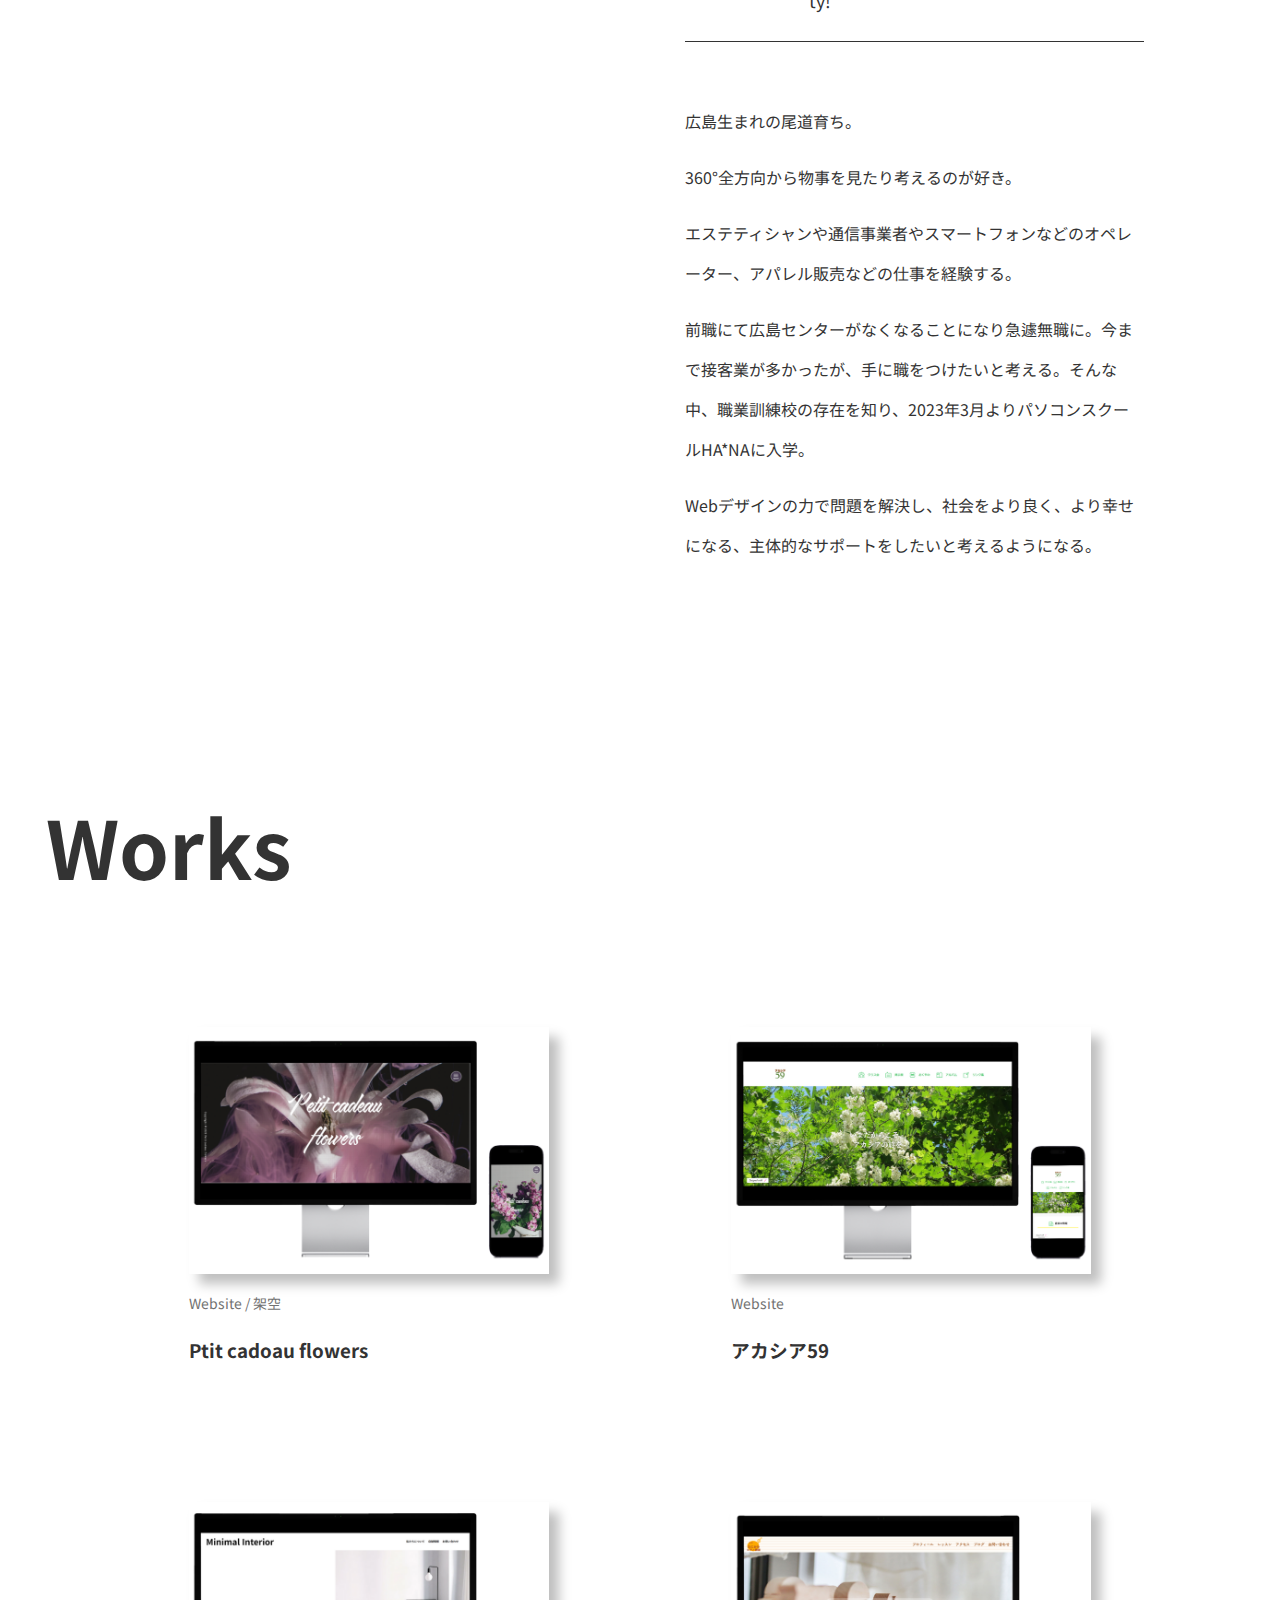
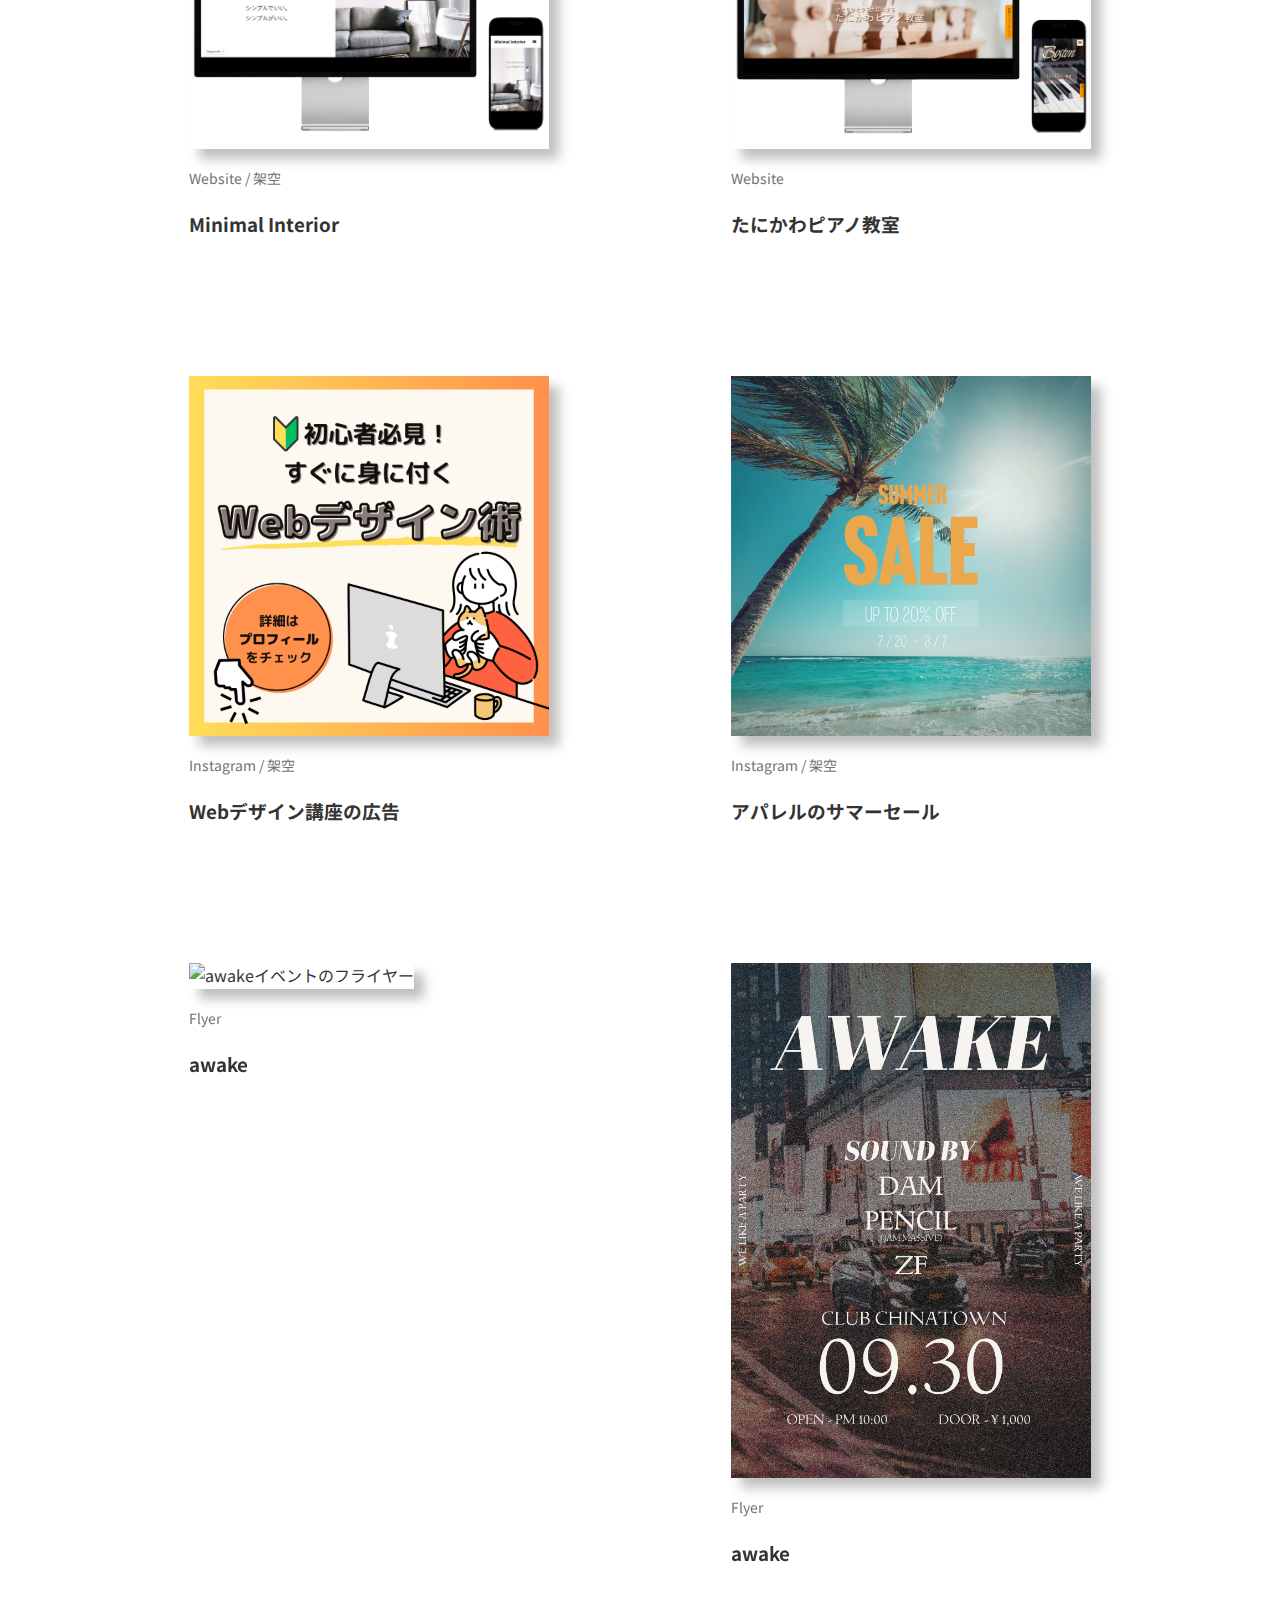
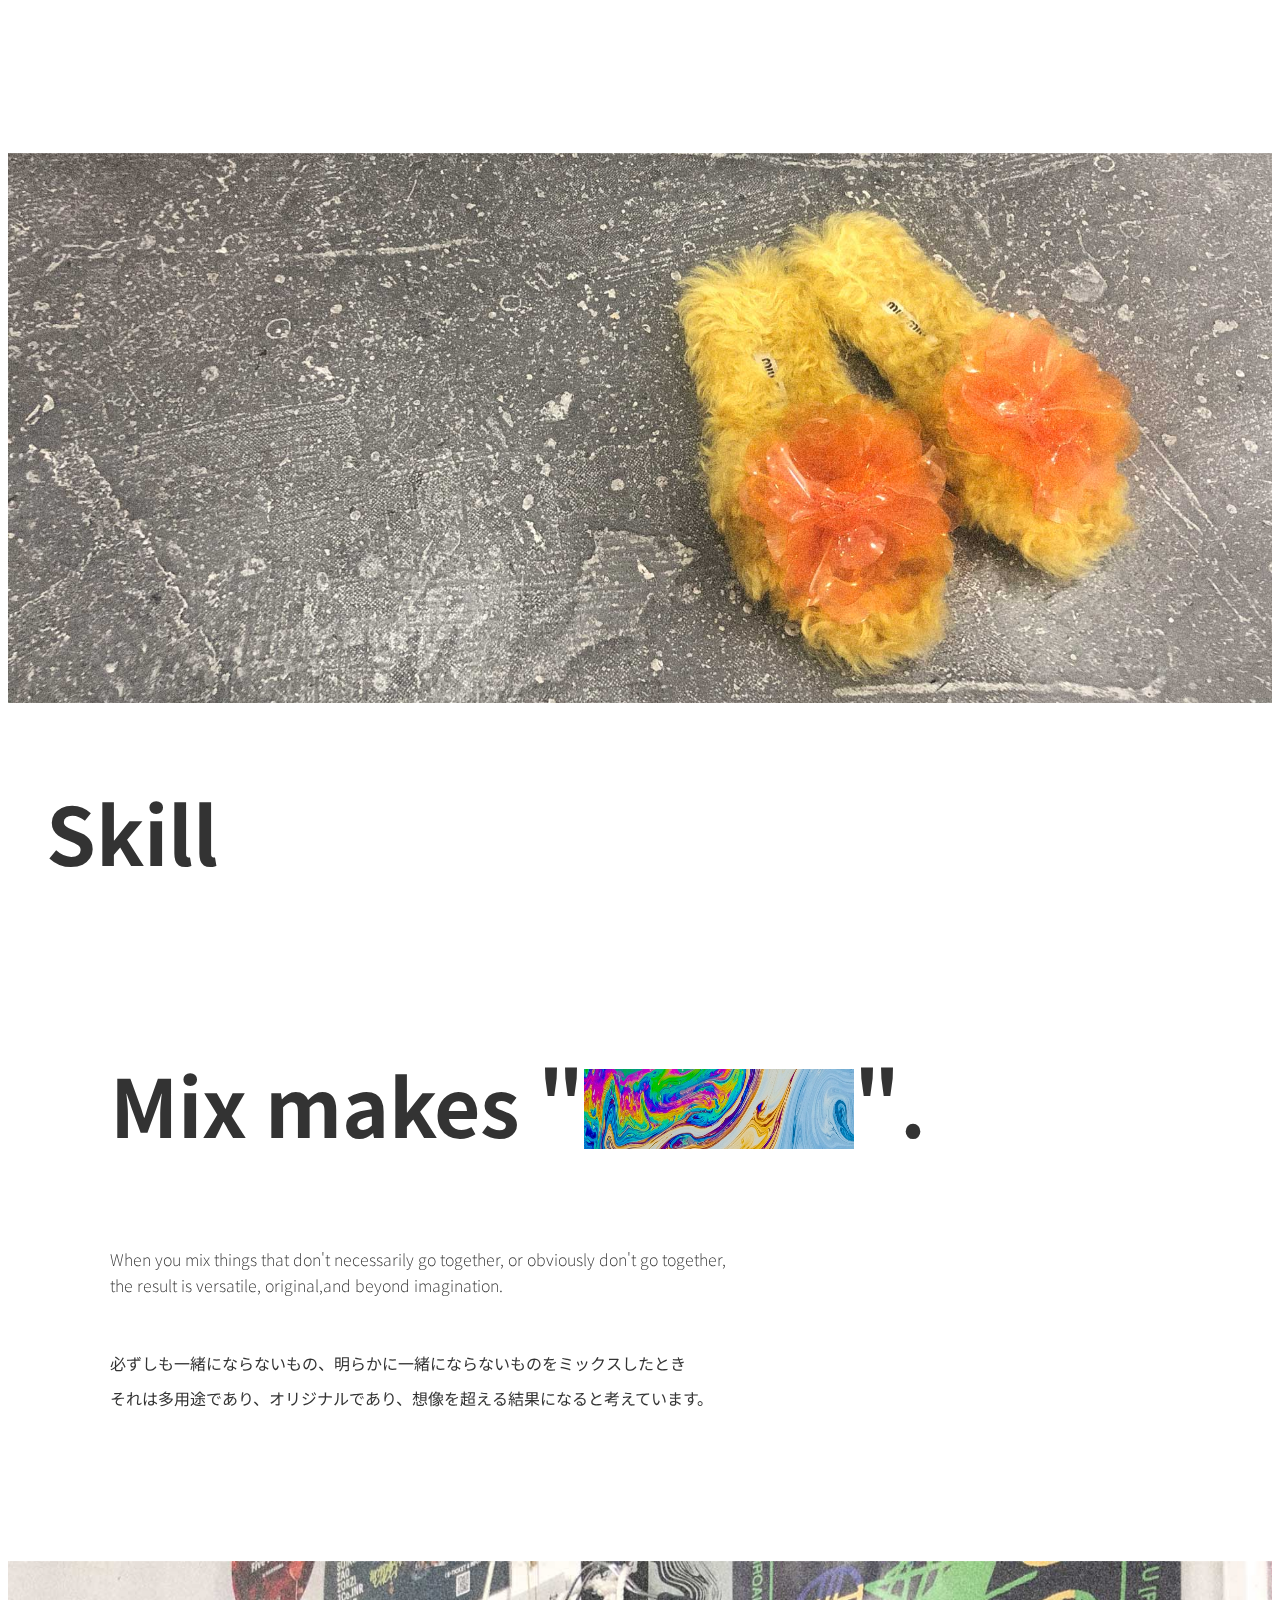
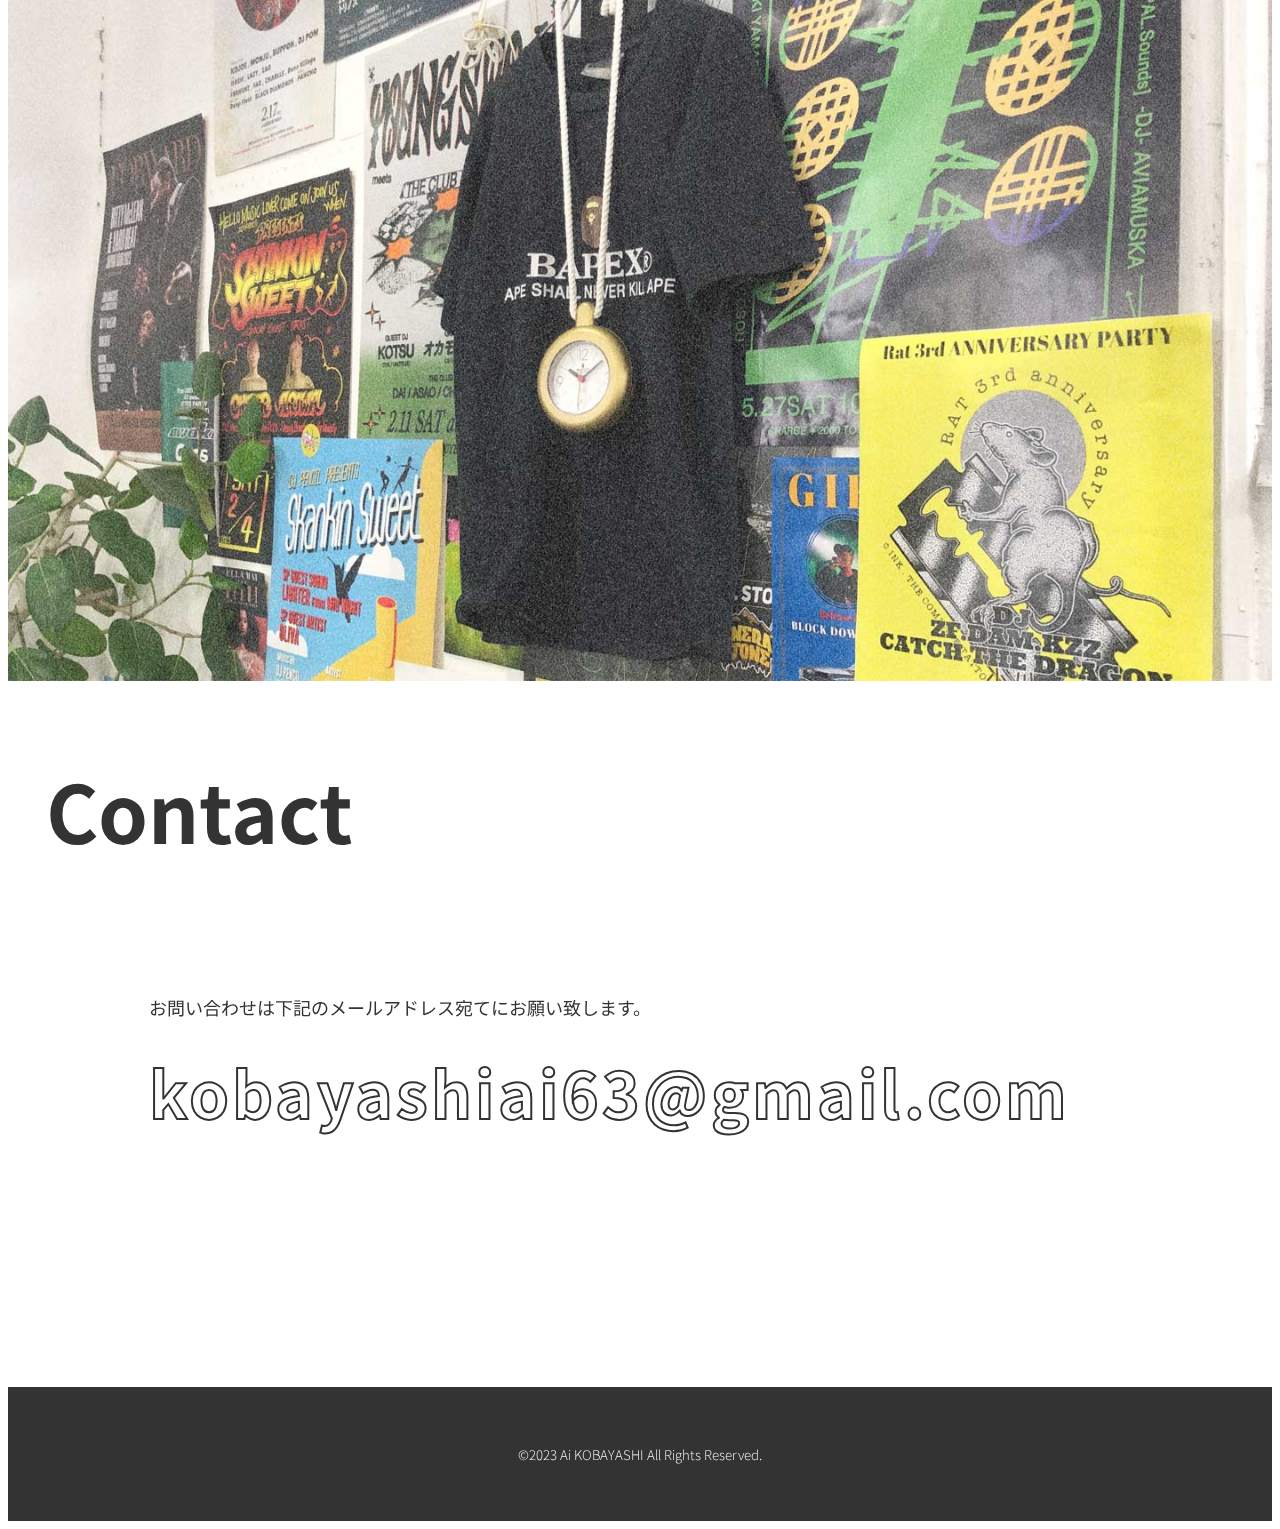
==== commit 26fd06ee: "スキル一旦終了" ====
--- a/index.html
+++ b/index.html
@@ -51,7 +51,7 @@
         </div>
         <div id="js_overlay"></div>
     </header>
-    <div class="scrolldown4"><span>Scroll</span></div>
+
     <main id="top">
         <div class="mainvisual wrapper">
             <div class="mainvisual__box">
@@ -65,7 +65,10 @@
                     <img src="iamges/portfolio.png" alt="portfolio">
                 </div>
             </div>
+            <div class="scrolldown"><span>scroll</span></div>
         </div>
+
+
 
         <section class="about wrapper">
             <h2 id="about">About</h2>
@@ -77,11 +80,11 @@
                     <dl class="atout__dl">
                         <div class="about__item">
                             <dt>Name</dt>
-                            <dd>Ai&nbsp;Kobayashi</dd>
+                            <dd>Ai&nbsp;Kobayashi（小林愛）</dd>
                         </div>
                         <div class="about__item">
                             <dt>Born</dt>
-                            <dd>Hiroshima</dd>
+                            <dd>Hiroshima（広島）</dd>
                         </div>
                         <div class="about__item">
                             <dt>Love</dt>
@@ -94,12 +97,13 @@
                         <p>エステティシャンや通信事業者やスマートフォンなどのオペレーター、アパレル販売などの仕事を経験する。</p>
                         <p></p>
                         <p>前職にて広島センターがなくなることになり急遽無職に。今まで接客業が多かったが、手に職をつけたいと考える。そんな中、職業訓練校の存在を知り、2023年3月よりパソコンスクールHA*NAに入学。</p>
-                        <p>Webデザインで社会をより良く、より幸せになる、主体的なサポートをしたいと考えるようになる。</p>
+                        <p>Webデザインの力で問題を解決し、社会をより良く、より幸せになる、主体的なサポートをしたいと考えるようになる。</p>
                     </div>
                 </div>
             </div>
-        </section>
-        <!-- <div class="scrolldown4"><span></span></div> -->
+
+        </section>
+
         <!-- パララックス -->
         <!-- <div class="parallax bg1"></div> -->
 
@@ -114,8 +118,8 @@
                             <img src="iamges/mocup2.png" alt="Ptit cadoau flowers" class="works__img">
                         </div>
                         <figcaption>
-                            <span class="works__category">Website</span>
-                            <h3 class="works__name">Ptit&nbsp;cadoau&nbsp;flowers（架空）</h3>
+                            <span class="works__category">Website / 架空</span>
+                            <h3 class="works__name">Ptit&nbsp;cadoau&nbsp;flowers</h3>
                         </figcaption>
                     </figure>
                 </a>
@@ -140,8 +144,8 @@
                             <img src="iamges/mocup3.png" alt="Minimal Interior" class="works__img">
                         </div>
                         <figcaption>
-                            <span class="works__category">Website</span>
-                            <h3 class="works__name">Minimal&nbsp;Interior（架空）</h3>
+                            <span class="works__category">Website / 架空</span>
+                            <h3 class="works__name">Minimal&nbsp;Interior</h3>
                         </figcaption>
                     </figure>
                 </a>
@@ -165,7 +169,7 @@
                             <img src="iamges/banner1.png" alt="Webデザイン講座のバナー" class="works__img">
                         </div>
                         <figcaption>
-                            <span class="works__category">Instagram（架空）</span>
+                            <span class="works__category">Instagram / 架空</span>
                             <h3 class="works__name">Webデザイン講座の広告</h3>
                         </figcaption>
                     </figure>
@@ -178,8 +182,8 @@
                             <img src="iamges/banner2.png" alt="Webデザイン講座のバナー" class="works__img">
                         </div>
                         <figcaption>
-                            <span class="works__category">Instagram</span>
-                            <h3 class="works__name">アパレルのサマーセール（架空）</h3>
+                            <span class="works__category">Instagram / 架空</span>
+                            <h3 class="works__name">アパレルのサマーセール</h3>
                         </figcaption>
                     </figure>
                 </a>
@@ -221,7 +225,7 @@
             <div class="skill__box wrapper">
                 <p class="skill__copy">Mix&nbsp;makes&nbsp;&quot;<img src="iamges/mix.jpg" alt="" class="skill__mix">&quot;.</p>
                 <p>When&nbsp;you&nbsp;mix&nbsp;things&nbsp;that&nbsp;don&apos;t&nbsp;necessarily&nbsp;go&nbsp;together,&nbsp;or&nbsp;obviously&nbsp;don&apos;t&nbsp;go&nbsp;together,<br>the&nbsp;result&nbsp;is&nbsp;versatile,&nbsp;original,and&nbsp;beyond&nbsp;imagination.</p>
-                <p>必ずしも一緒にならないもの、明らかに一緒にならないものをミックスしたとき<br>それは多用途であり、オリジナルであり、想像を超える結果になると考えています。</p>
+                <p class="skill__comment">必ずしも一緒にならないもの、明らかに一緒にならないものをミックスしたとき<br>それは多用途であり、オリジナルであり、想像を超える結果になると考えています。</p>
             </div>
         </section>
 
--- a/css/style.css
+++ b/css/style.css
@@ -346,8 +346,10 @@
 mainvisual
 ============================================ */
 .mainvisual {
-    margin-block: 30vh;
+    margin-top: 30vh;
+    padding-bottom: 25vh;
     position: relative;
+
 }
 
 .mainvisual__box {
@@ -401,63 +403,73 @@
 スクロール
 ============================================ */
 /*スクロールダウン全体の場所*/
-.scrolldown4{
+.scrolldown{
+    height: 50px;
     /*描画位置※位置は適宜調整してください*/
 	position:absolute;
-	bottom: 1%;
+	bottom: 20%;
 	right:50%;
-    /*矢印の動き1秒かけて永遠にループ*/
-	animation: arrowmove 1s ease-in-out infinite;
 }
 
 /*下からの距離が変化して全体が下→上→下に動く*/
 @keyframes arrowmove{
-      0%{bottom:1%;}
-      50%{bottom:3%;}
-     100%{bottom:1%;}
+    0% {
+        height: 0;
+        top: 0;
+        opacity: 0;
+    }
+    30% {
+        height: 30px;
+        opacity: 1;
+    }
+
+    60% {
+        height: 50px;
+        opacity: 0.5;
+    }
+    
+    100% {
+        height: 0;
+        top: 80px;
+        opacity: 0;
+    }
  }
 
+ /* 0%{bottom:1%;}
+ 50%{bottom:3%;}
+100%{bottom:1%;} */
+
+
 /*Scrollテキストの描写*/
-.scrolldown4 span{
+.scrolldown span{
     /*描画位置*/
-
-	position: absolute;
-	left: -20px;
-	bottom: 0px;
+    width: 50px;
+    position:absolute;
+	bottom: 20px;
+	left: -40px;
+    transform: translate(-50%, -50%);
     /*テキストの形状*/
-	color: #333;
+	color: #fff;
 	font-size: 0.7rem;
-	letter-spacing: 0.05em;
-	/*縦書き設定*/
-    -ms-writing-mode: tb-rl;
-    writing-mode: vertical-rl;
-    text-orientation: sideways;
+	letter-spacing: 0.25em;
+    transform: rotate(90deg);
 }
 
 /* 矢印の描写 */
-.scrolldown4:before {
-    content: "";
-    /*描画位置*/
-    position: absolute;
-    bottom: 0;
-    right: -6px;
-    /*矢印の形状*/
-    width: 1px;
-    height: 20px;
-    background: #333;
-    transform: skewX(-31deg);
-}
-
-.scrolldown4:after{
+
+
+.scrolldown:after{
 	content:"";
     /*描画位置*/
 	position: absolute;
-	bottom:0;
-	right:0;
+	bottom: 100px;
+	left: 0;
     /*矢印の形状*/
 	width:1px;
-	height: 50px;
+	height: 80px;
 	background:#333;
+        /*矢印の動き1秒かけて永遠にループ*/
+	animation: arrowmove 1s ease-in-out infinite;
 }
 
 
@@ -567,6 +579,10 @@
     font-size: .875rem;
 }
 
+.works__name {
+    font-size: 1.17rem;
+}
+
 @media(min-width:769px) {
     .works__container {
         grid-template-columns: repeat(2, minmax(260px, 1fr));
@@ -581,15 +597,15 @@
 }
 
 .skill__copy {
-    font-size: 3rem;
+    font-size: 2.2rem;
     font-weight: bold;
 }
 
 .skill__mix {
-    width: 270px;
-    height: 65px;
+    width: 120px;
+    height: 35px;
     vertical-align: center;
-    padding-bottom: 18px;
+    padding-bottom: 5px;
 }
 
 .skill__box {
@@ -597,16 +613,25 @@
 }
 
 .skill__box p:nth-child(2) {
-    margin-bottom: 1rem;
+    margin-bottom: 3rem;
     font-weight: 200;
     font-style: normal;
-
 }
 
 @media(min-width:769px) {
 
     .skill__copy {
-        font-size: 3.2rem;
+        font-size: 5rem;
+    }
+
+    .skill__mix {
+        width: 270px;
+        height: 80px;
+        padding-bottom: 18px;
+    }
+
+    .skill__comment {
+        line-height: 2.2;
     }
 }
 
@@ -626,7 +651,6 @@
     font-size: 1.375rem;
     font-weight: 700;
     letter-spacing: 0.05em;
-    text-shadow: 5px 5px 5px #727272;
     transition: 0.3s;
     display: inline-block;
 }
@@ -637,17 +661,15 @@
     }
 
     .contact__mail {
-        color: #333;
         font-size: min(5vw, 4.3rem);
-
+        color: #fff;
+        -webkit-text-stroke: 2px #333;
+        text-stroke: 2px #333;
     }
 
     .contact__mail:hover {
         opacity: 1;
         color: #333;
-        text-shadow: 0 0 0 #727272;
-        transform: translateY(5px);
-        transform: translatex(5px);
     }
 
     .contact__message {
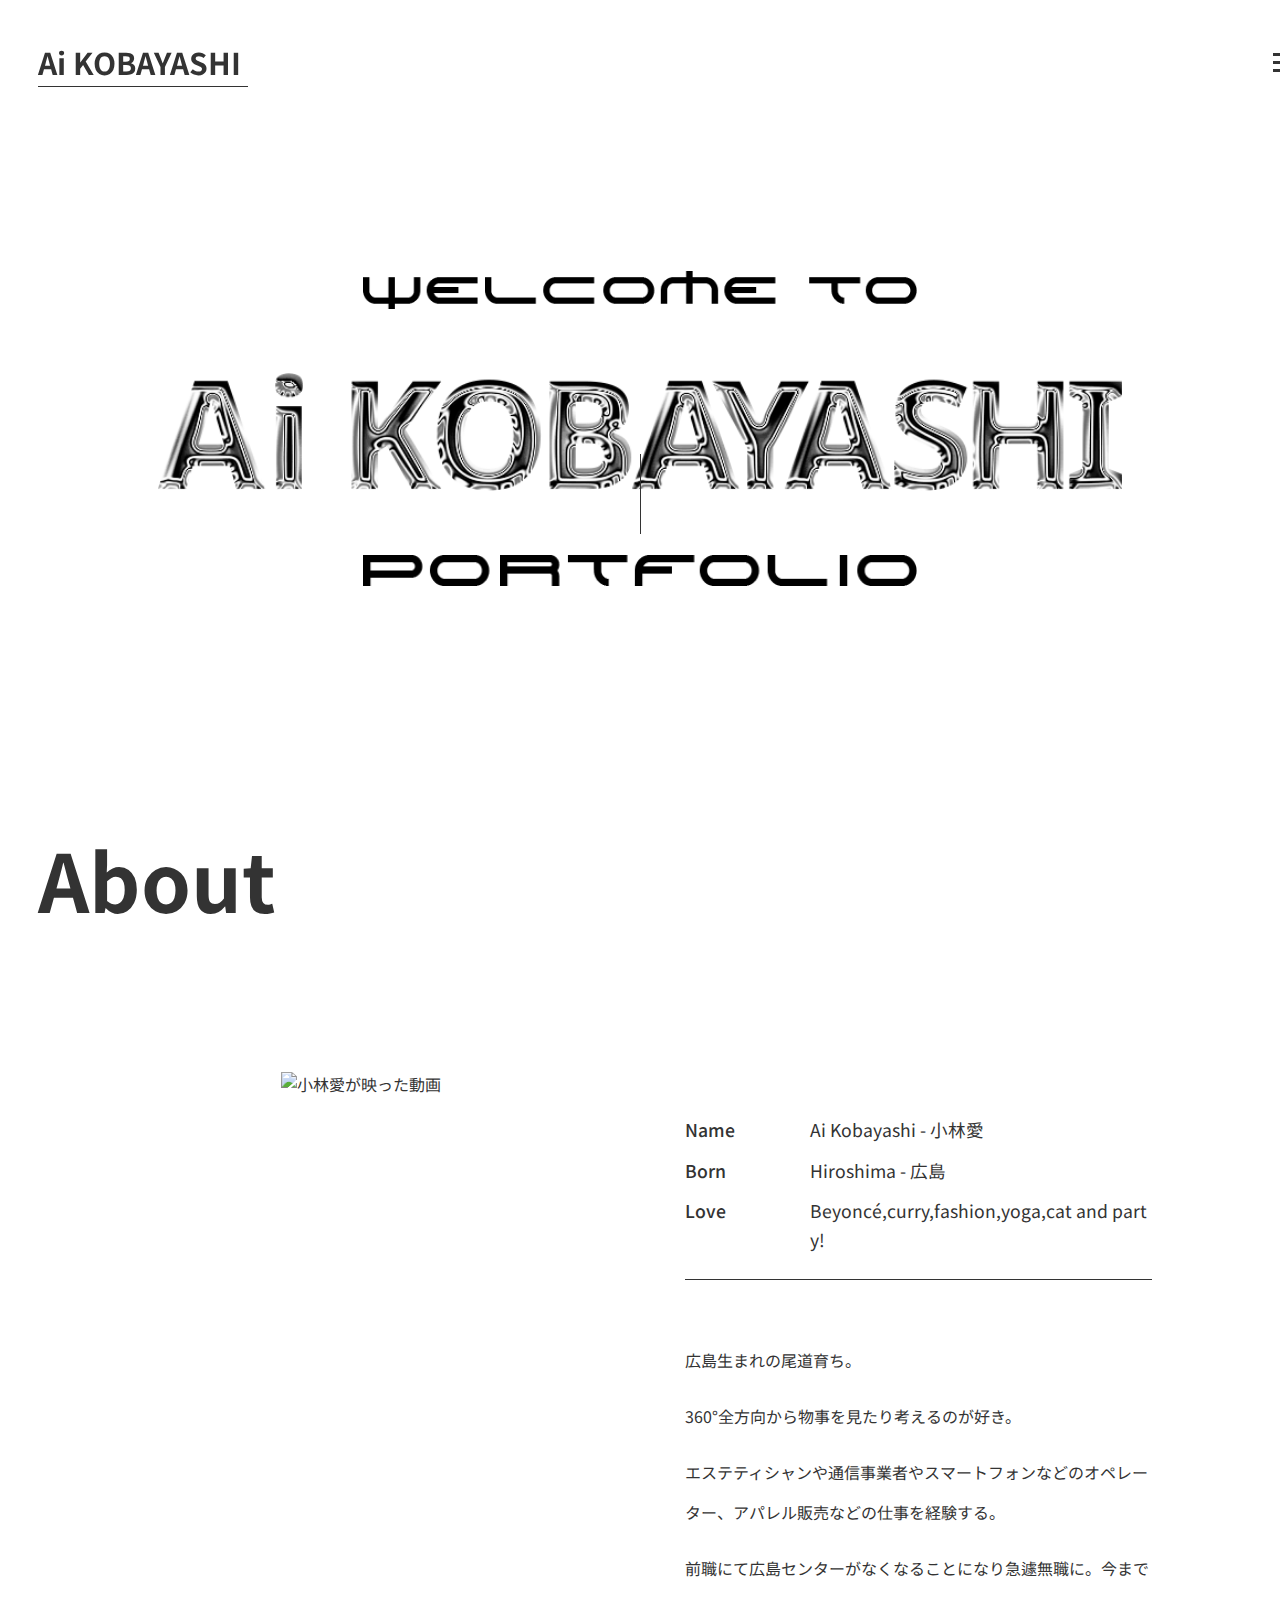
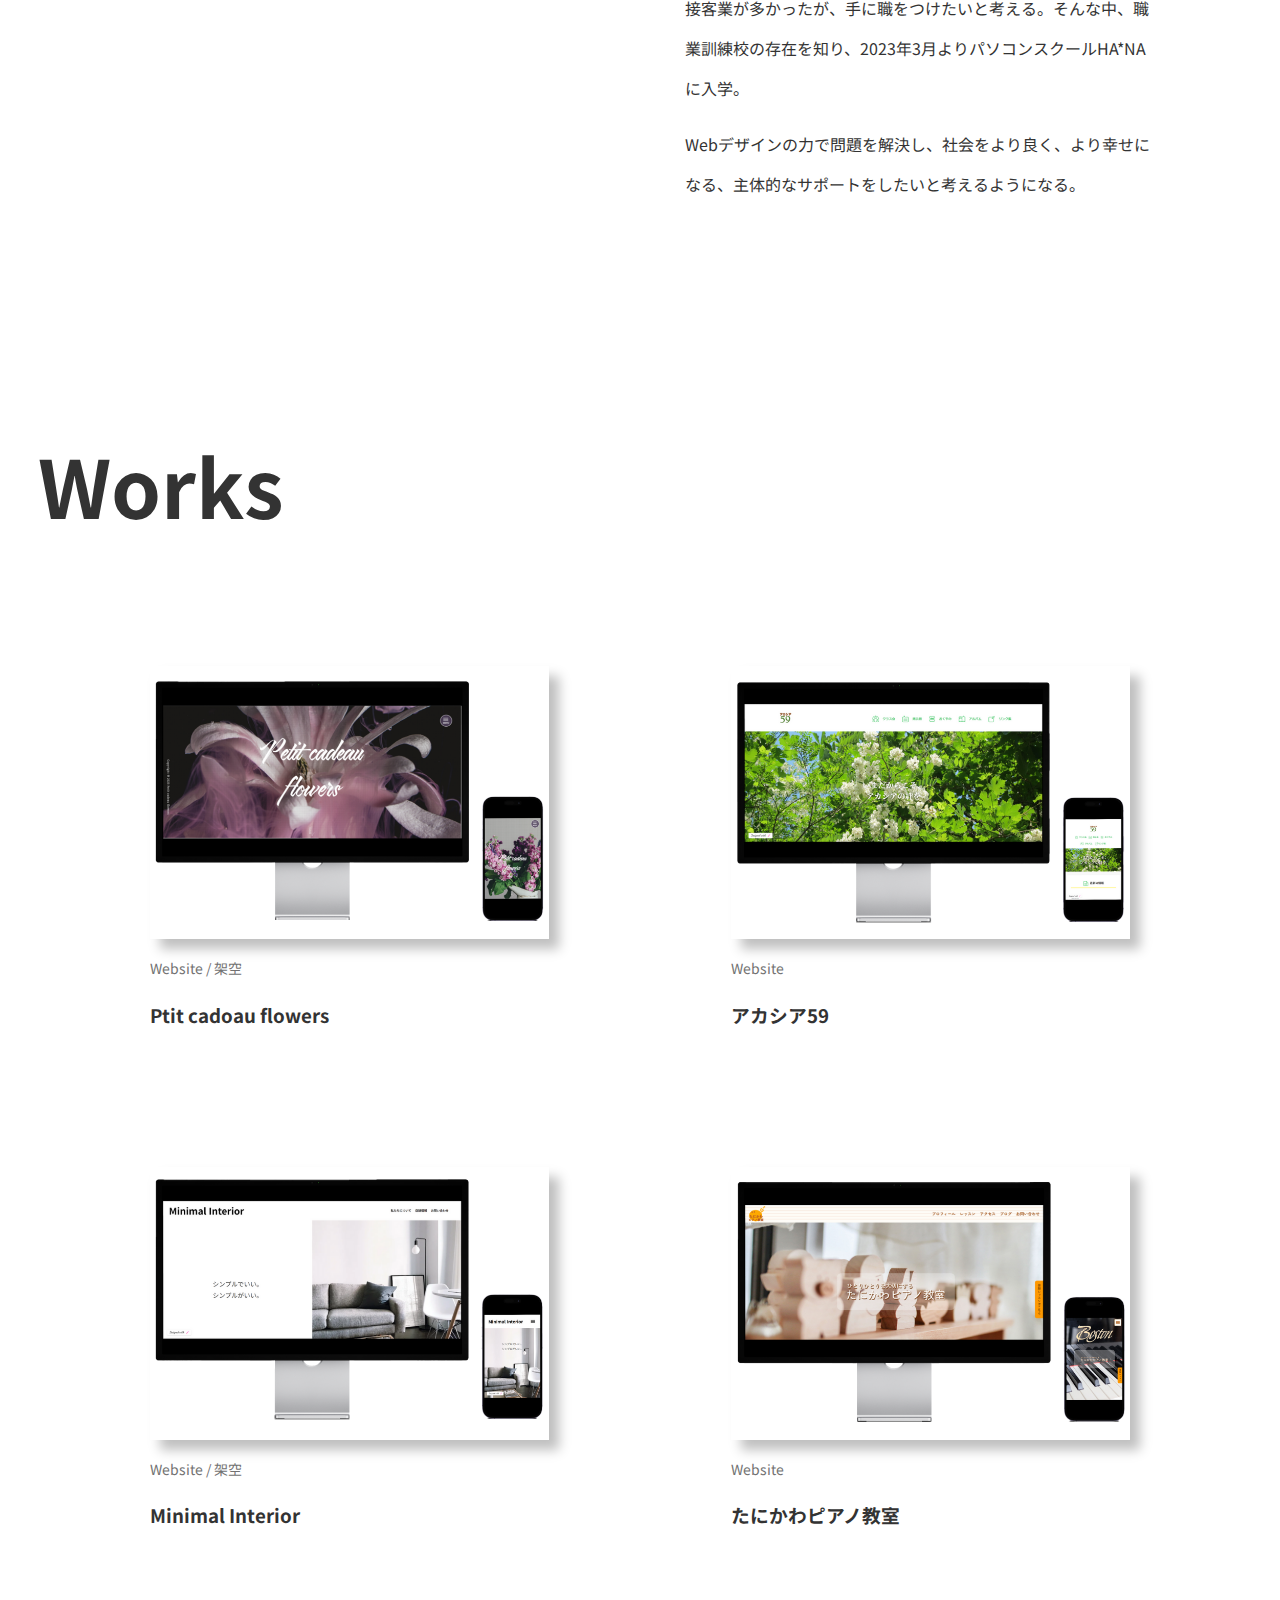
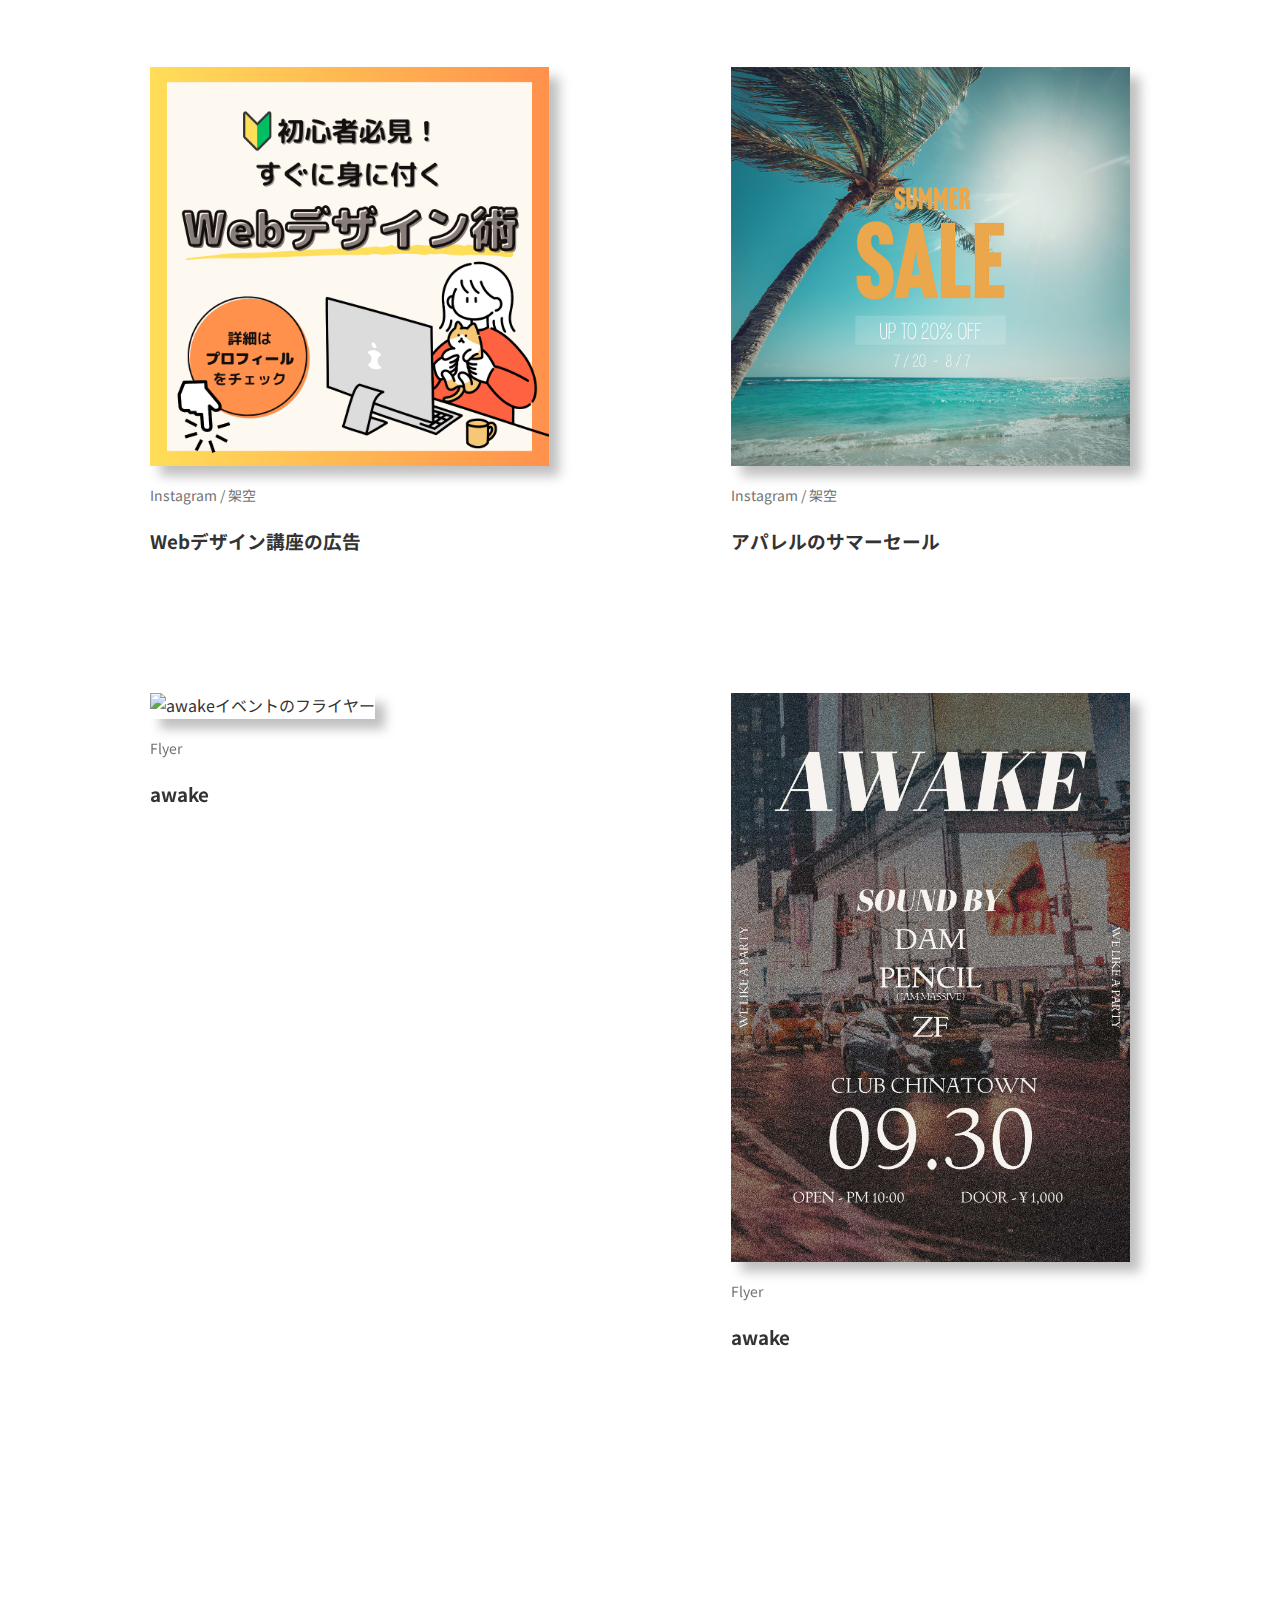
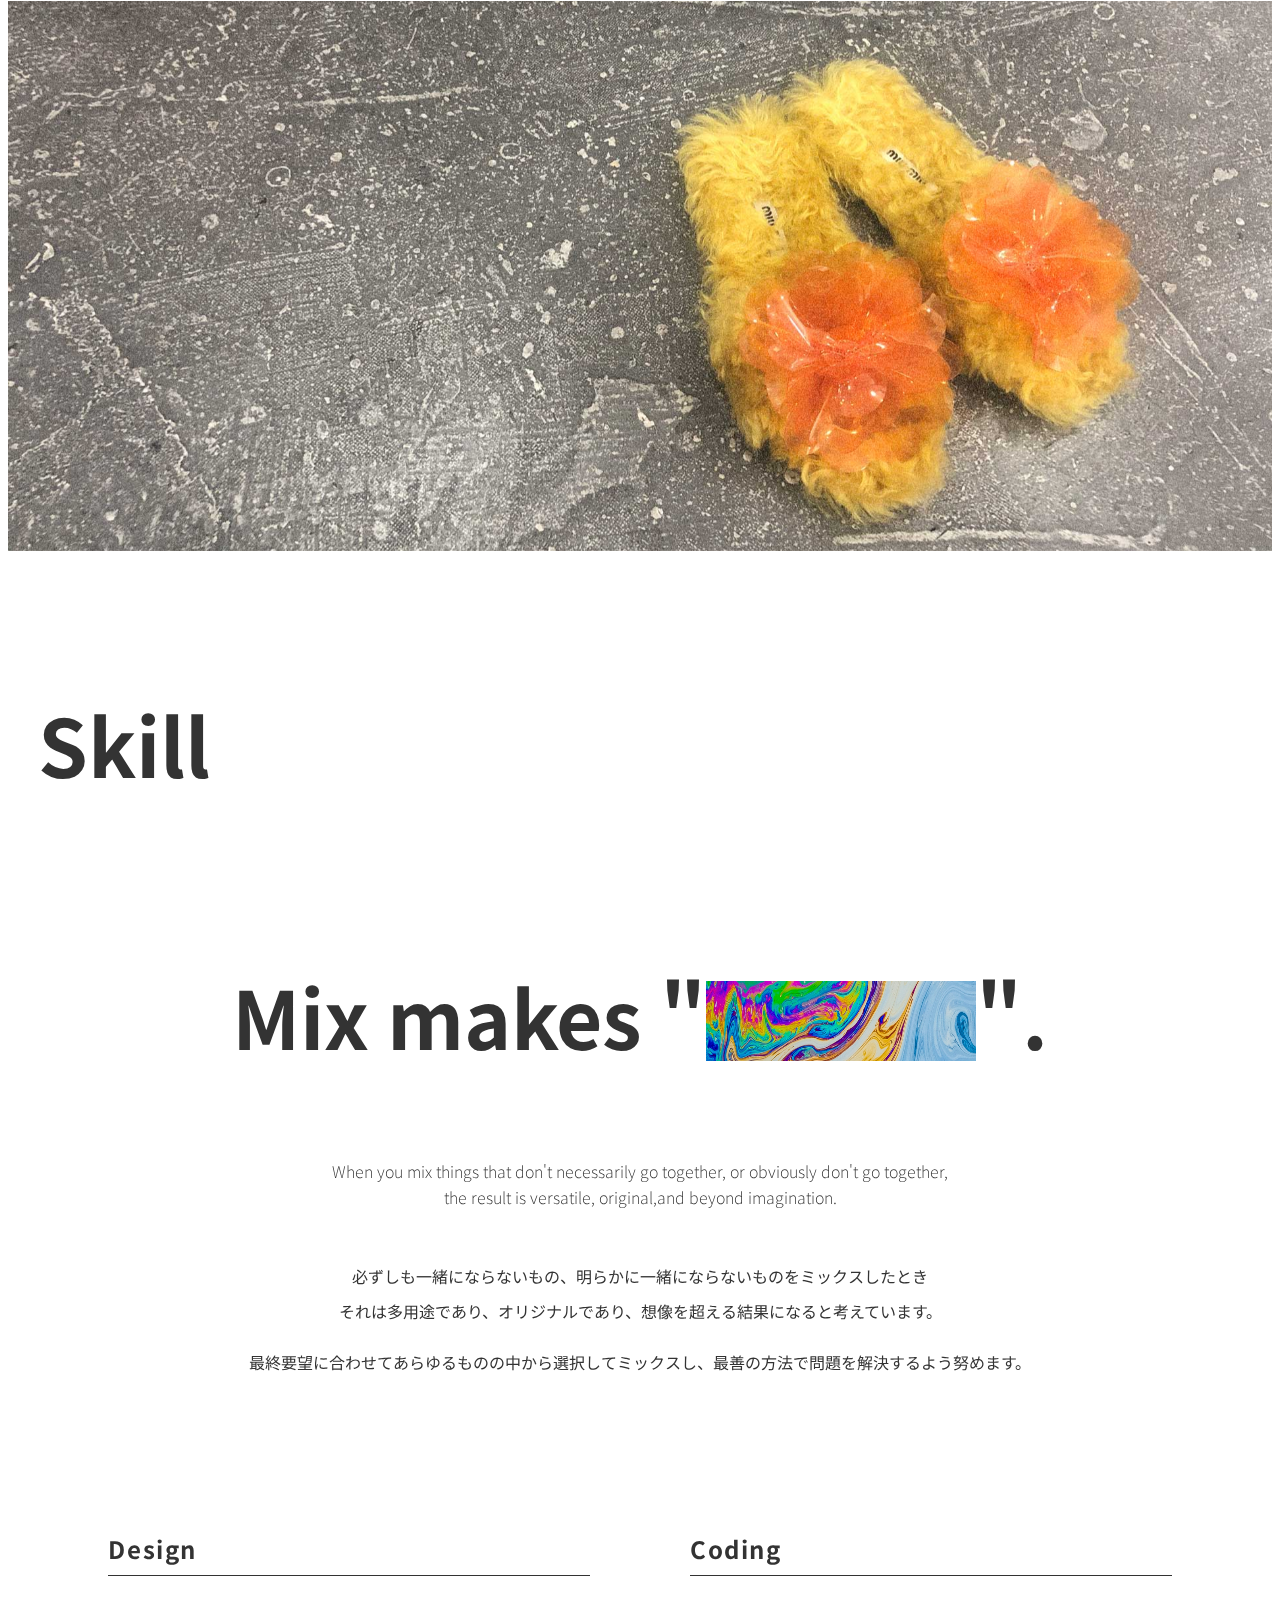
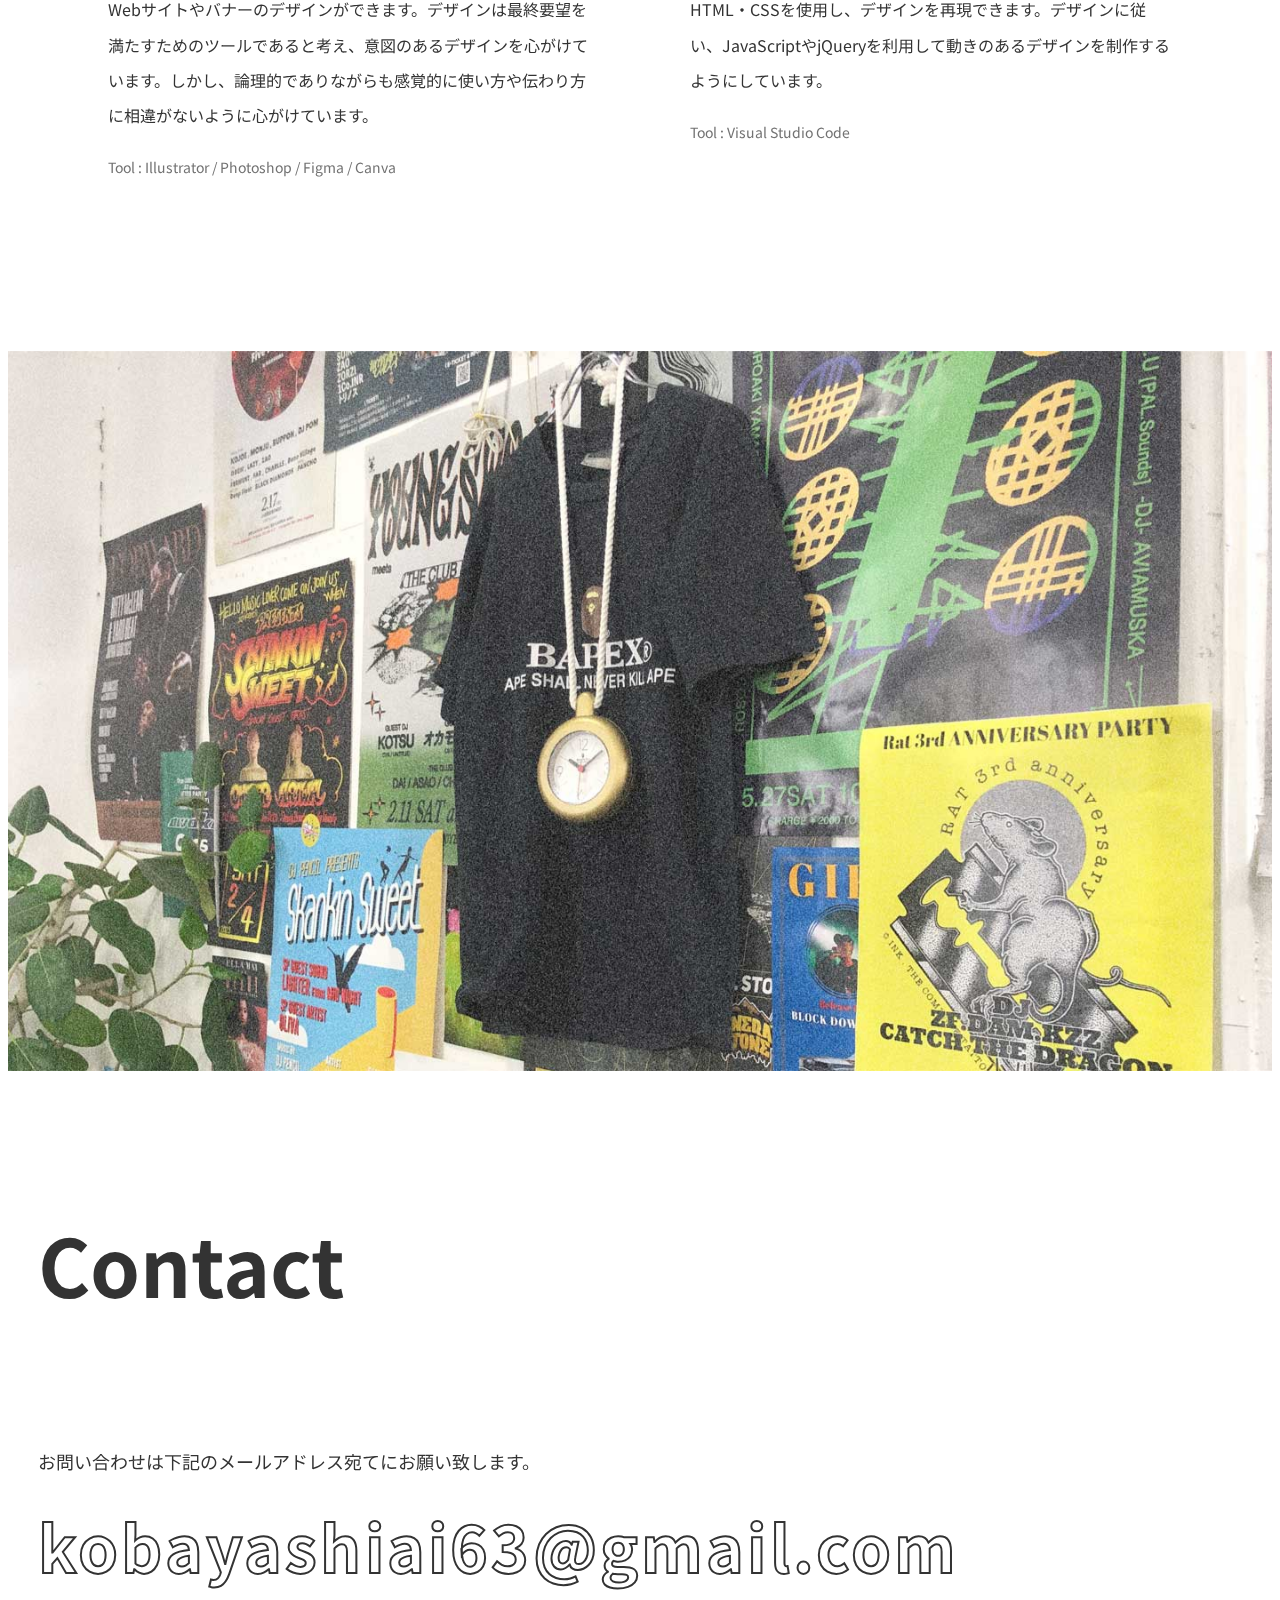
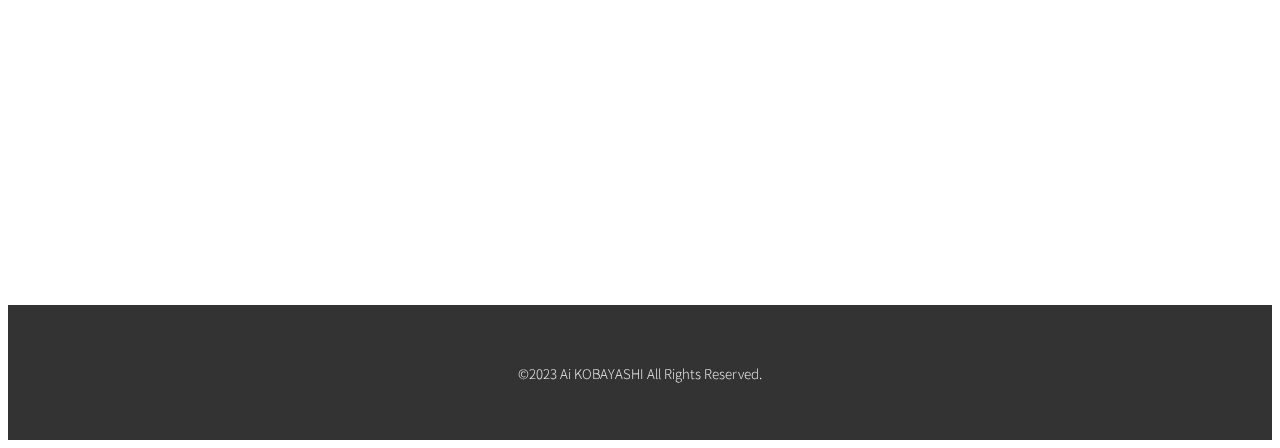
==== commit eb373a8b: "画像変更" ====
--- a/index.html
+++ b/index.html
@@ -4,8 +4,12 @@
 <head>
     <meta charset="UTF-8">
     <meta name="viewport" content="width=device-width, initial-scale=1.0">
-    <meta name="description" content="">
-    <title>小林愛のポートフォリオサイト</title>
+    <meta name="description" content="Webデザイナーを目指す広島県出身の小林愛のポートフォリオサイトです。未経験ではありますが、職業訓練校を通してパソコンスクールHA*NAにてWebデザインの勉強をしました。">
+    <title>Ai Kobayashi portfolio</title>
+
+
+    <!-- 検索エンジンにて閲覧不可 -->
+    <meta name="robots" content="noindex,nofollow" />
 
     <!-- css -->
     <link rel="stylesheet" href="https://unpkg.com/ress/dist/ress.min.css">
@@ -13,11 +17,11 @@
 
     <!-- favicon -->
     <link rel="icon" type="image/svg" href="iamges/favi.svg">
-    <link rel="apple-touch-icon" sizes="180x180" href="/apple-touch-icon.png">
-    <link rel="icon" type="image/png" sizes="32x32" href="/favicon-32x32.png">
-    <link rel="icon" type="image/png" sizes="16x16" href="/favicon-16x16.png">
-    <link rel="manifest" href="/site.webmanifest">
-    <link rel="mask-icon" href="/safari-pinned-tab.svg" color="#333333">
+    <link rel="apple-touch-icon" sizes="180x180" href="favicon/apple-touch-icon.png">
+    <link rel="icon" type="image/png" sizes="32x32" href="favicon/favicon-32x32.png">
+    <link rel="icon" type="image/png" sizes="16x16" href="favicon/favicon-16x16.png">
+    <link rel="manifest" href="favicon/site.webmanifest" crossorigin="use-credentials">
+    <link rel="mask-icon" href="favicon/safari-pinned-tab.svg" color="#333333">
     <meta name="msapplication-TileColor" content="#ffffff">
     <meta name="theme-color" content="#ffffff">
 
@@ -39,7 +43,7 @@
                     <li><a href="#top">Top</a></li>
                     <li><a href="#about">About</a></li>
                     <li><a href="#works">Works</a></li>
-                    <li><a href="#ontact">Contact</a></li>
+                    <li><a href="#contact">Contact</a></li>
                 </ul>
             </div>
         </nav>
@@ -74,17 +78,17 @@
             <h2 id="about">About</h2>
             <div class="about__flex">
                 <div class="about__imgBox">
-                    <img src="iamges/prof-movie.gif" alt="小林愛が映った動画" class="about__img">
+                    <img src="iamges/profmovie.gif" alt="小林愛が映った動画" class="about__img">
                 </div>
                 <div class="about__me">
                     <dl class="atout__dl">
                         <div class="about__item">
                             <dt>Name</dt>
-                            <dd>Ai&nbsp;Kobayashi（小林愛）</dd>
+                            <dd>Ai&nbsp;Kobayashi - 小林愛</dd>
                         </div>
                         <div class="about__item">
                             <dt>Born</dt>
-                            <dd>Hiroshima（広島）</dd>
+                            <dd>Hiroshima - 広島</dd>
                         </div>
                         <div class="about__item">
                             <dt>Love</dt>
@@ -224,8 +228,21 @@
             <h2 id="skill" class="wrapper">Skill</h2>
             <div class="skill__box wrapper">
                 <p class="skill__copy">Mix&nbsp;makes&nbsp;&quot;<img src="iamges/mix.jpg" alt="" class="skill__mix">&quot;.</p>
-                <p>When&nbsp;you&nbsp;mix&nbsp;things&nbsp;that&nbsp;don&apos;t&nbsp;necessarily&nbsp;go&nbsp;together,&nbsp;or&nbsp;obviously&nbsp;don&apos;t&nbsp;go&nbsp;together,<br>the&nbsp;result&nbsp;is&nbsp;versatile,&nbsp;original,and&nbsp;beyond&nbsp;imagination.</p>
+                <p class="skill__en">When&nbsp;you&nbsp;mix&nbsp;things&nbsp;that&nbsp;don&apos;t&nbsp;necessarily&nbsp;go&nbsp;together,&nbsp;or&nbsp;obviously&nbsp;don&apos;t&nbsp;go&nbsp;together,<br>the&nbsp;result&nbsp;is&nbsp;versatile,&nbsp;original,and&nbsp;beyond&nbsp;imagination.</p>
                 <p class="skill__comment">必ずしも一緒にならないもの、明らかに一緒にならないものをミックスしたとき<br>それは多用途であり、オリジナルであり、想像を超える結果になると考えています。</p>
+                <p class="skill__comment">最終要望に合わせてあらゆるものの中から選択してミックスし、最善の方法で問題を解決するよう努めます。</p>
+            </div>
+            <div class="skill__container wrapper">
+                <div class="skill__item">
+                    <h3 class="skill__title">Design</h3>
+                    <p class="skill__p">Webサイトやバナーのデザインができます。デザインは最終要望を満たすためのツールであると考え、意図のあるデザインを心がけています。しかし、論理的でありながらも感覚的に使い方や伝わり方に相違がないように心がけています。</p>
+                    <span class="skill__tool">Tool : Illustrator / Photoshop / Figma / Canva</span>
+                </div>
+                <div class="skill__item">
+                    <h3 class="skill__title">Coding</h3>
+                    <p class="skill__p">HTML・CSSを使用し、デザインを再現できます。デザインに従い、JavaScriptやjQueryを利用して動きのあるデザインを制作するようにしています。</p>
+                    <span class="skill__tool">Tool : Visual Studio Code</span>
+                </div>
             </div>
         </section>
 
--- a/css/style.css
+++ b/css/style.css
@@ -25,6 +25,7 @@
 .wrapper {
     max-width: 1280px;
     margin: 0 auto;
+    padding: 0 30px;
 }
 
 img {
@@ -34,7 +35,7 @@
 
 section {
     background-color: #fff;
-    padding: 5vw 3vw;
+    padding: 10vw 0;
 }
 
 h2 {
@@ -382,7 +383,9 @@
 
 @media(min-width:769px) {
     .mainvisual {
-        margin-block: 15vh;
+        margin-top: 15vh;
+        margin-bottom: 3vw;
+        padding-bottom: 8vh;
     }
 
     .mainvisual__box {
@@ -485,7 +488,7 @@
 }
 
 .about__me {
-    padding: 5vw;
+    padding-block: 5vw;
 }
 
 .atout__dl {
@@ -554,7 +557,7 @@
 .works__container {
     display: grid;
     grid-template-columns: repeat(auto-fit, minmax(260px, 1fr));
-    gap: 8vw;
+    gap: 120px;
     padding: 8vw;
 }
 
@@ -586,6 +589,7 @@
 @media(min-width:769px) {
     .works__container {
         grid-template-columns: repeat(2, minmax(260px, 1fr));
+        gap: 8vw;
     }
 }
 
@@ -594,6 +598,16 @@
 ============================================ */
 .skill {
     background-color: #fff;
+}
+
+.skill__box {
+    padding-block: 5vw;
+}
+
+.skill__en {
+    margin-bottom: 3rem;
+    font-weight: 200;
+    font-style: normal;
 }
 
 .skill__copy {
@@ -608,17 +622,35 @@
     padding-bottom: 5px;
 }
 
-.skill__box {
-    padding: 5vw;
-}
-
-.skill__box p:nth-child(2) {
-    margin-bottom: 3rem;
-    font-weight: 200;
-    font-style: normal;
-}
-
-@media(min-width:769px) {
+.skill__comment {
+    line-height: 2;
+}
+
+.skill__container {
+    line-height: 2;
+    padding-block: 3vw;
+}
+
+.skill__item:first-child {
+    margin-bottom: 60px;
+}
+
+.skill__title {
+    font-size: 1.5rem;
+    border-bottom: 1px solid #333;
+    margin-bottom: 1rem;
+    letter-spacing: 0.1rem;
+}
+
+.skill__tool {
+    font-size: 0.875rem;
+    color: #727272;
+}
+
+@media(min-width:769px) {
+    .skill__box {
+        text-align: center;
+    }
 
     .skill__copy {
         font-size: 5rem;
@@ -630,8 +662,23 @@
         padding-bottom: 18px;
     }
 
-    .skill__comment {
+    .skill__comment,
+    .skill__container {
         line-height: 2.2;
+    }
+
+    .skill__container {
+        display: flex;
+        gap: 100px;
+        justify-content: center;
+    }
+
+    .skill__item:first-child {
+        margin-bottom: 0;
+    } 
+
+    .skill__item{
+        width: 40%;
     }
 }
 
@@ -640,7 +687,7 @@
 ============================================ */
 .contact__mailBox {
     display: block;
-    padding: 8vw;
+    padding: 8vw 30px;
 }
 
 .contact__message {
